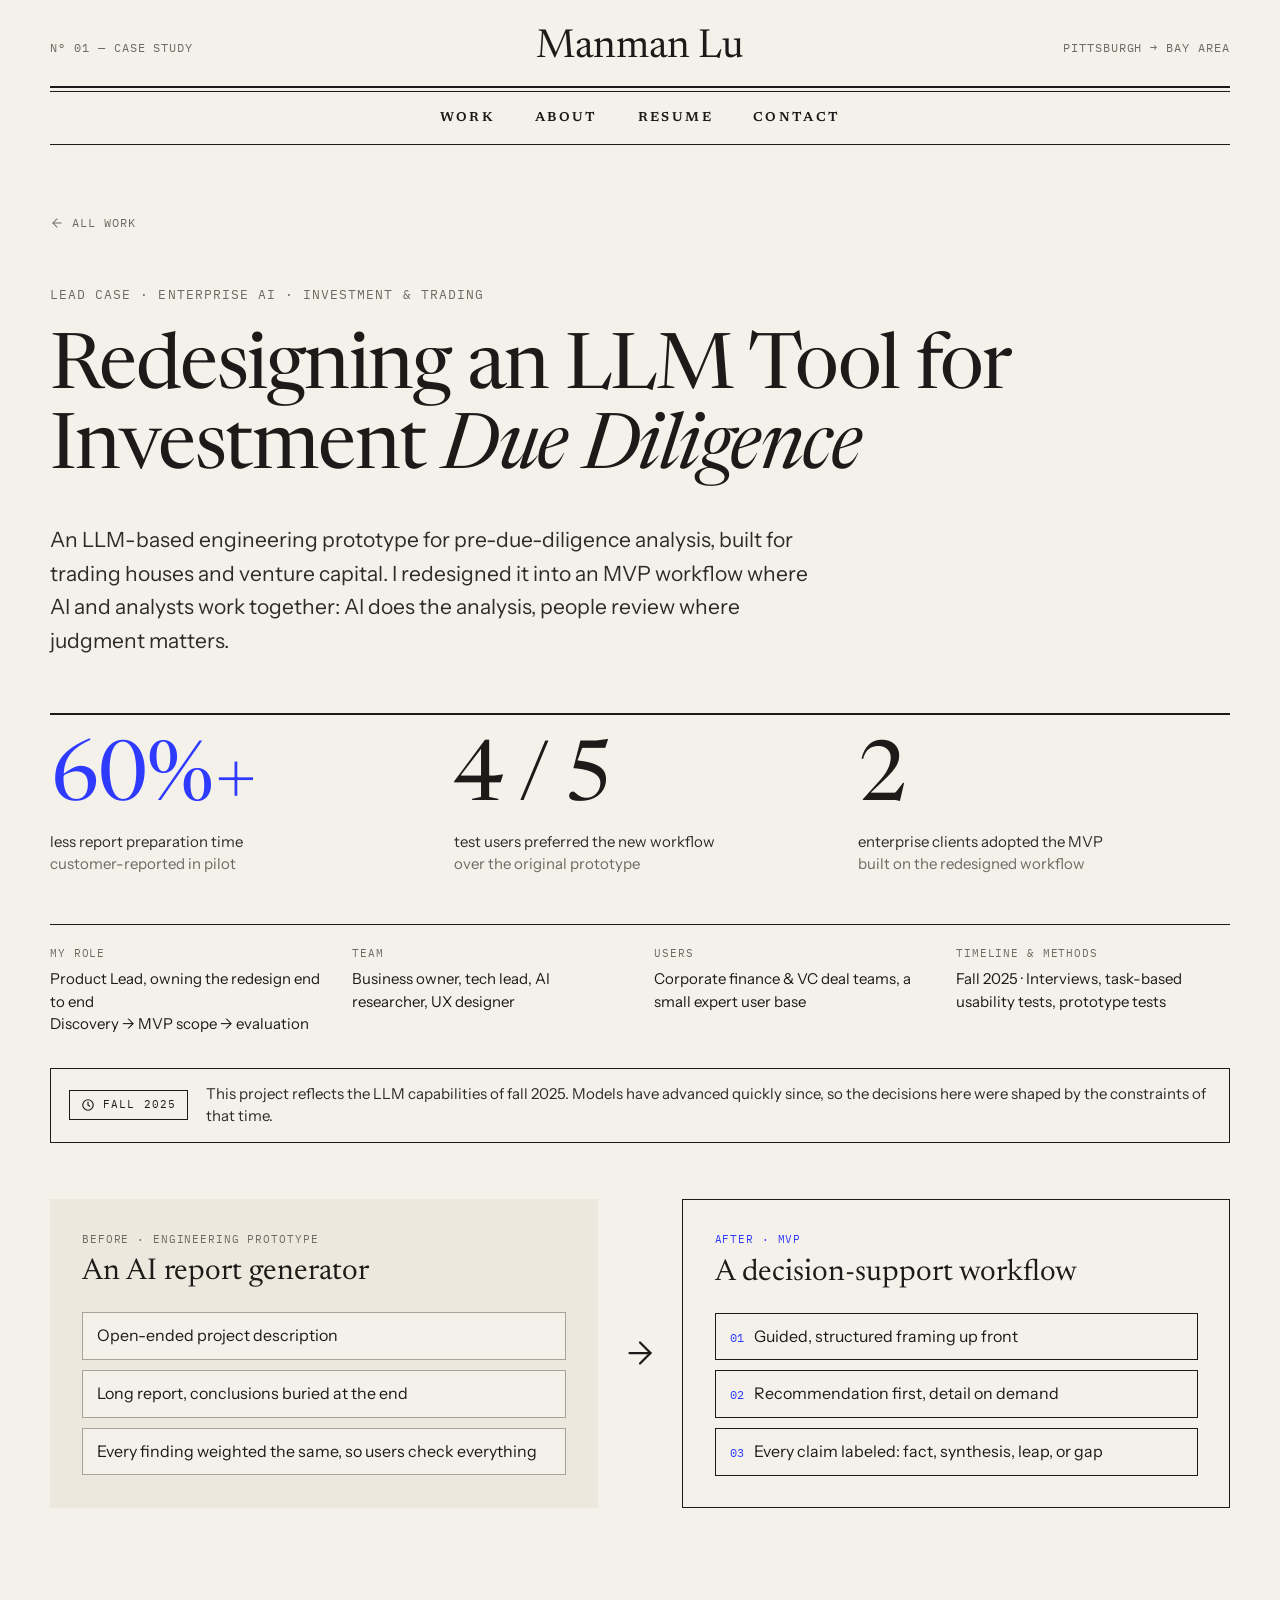
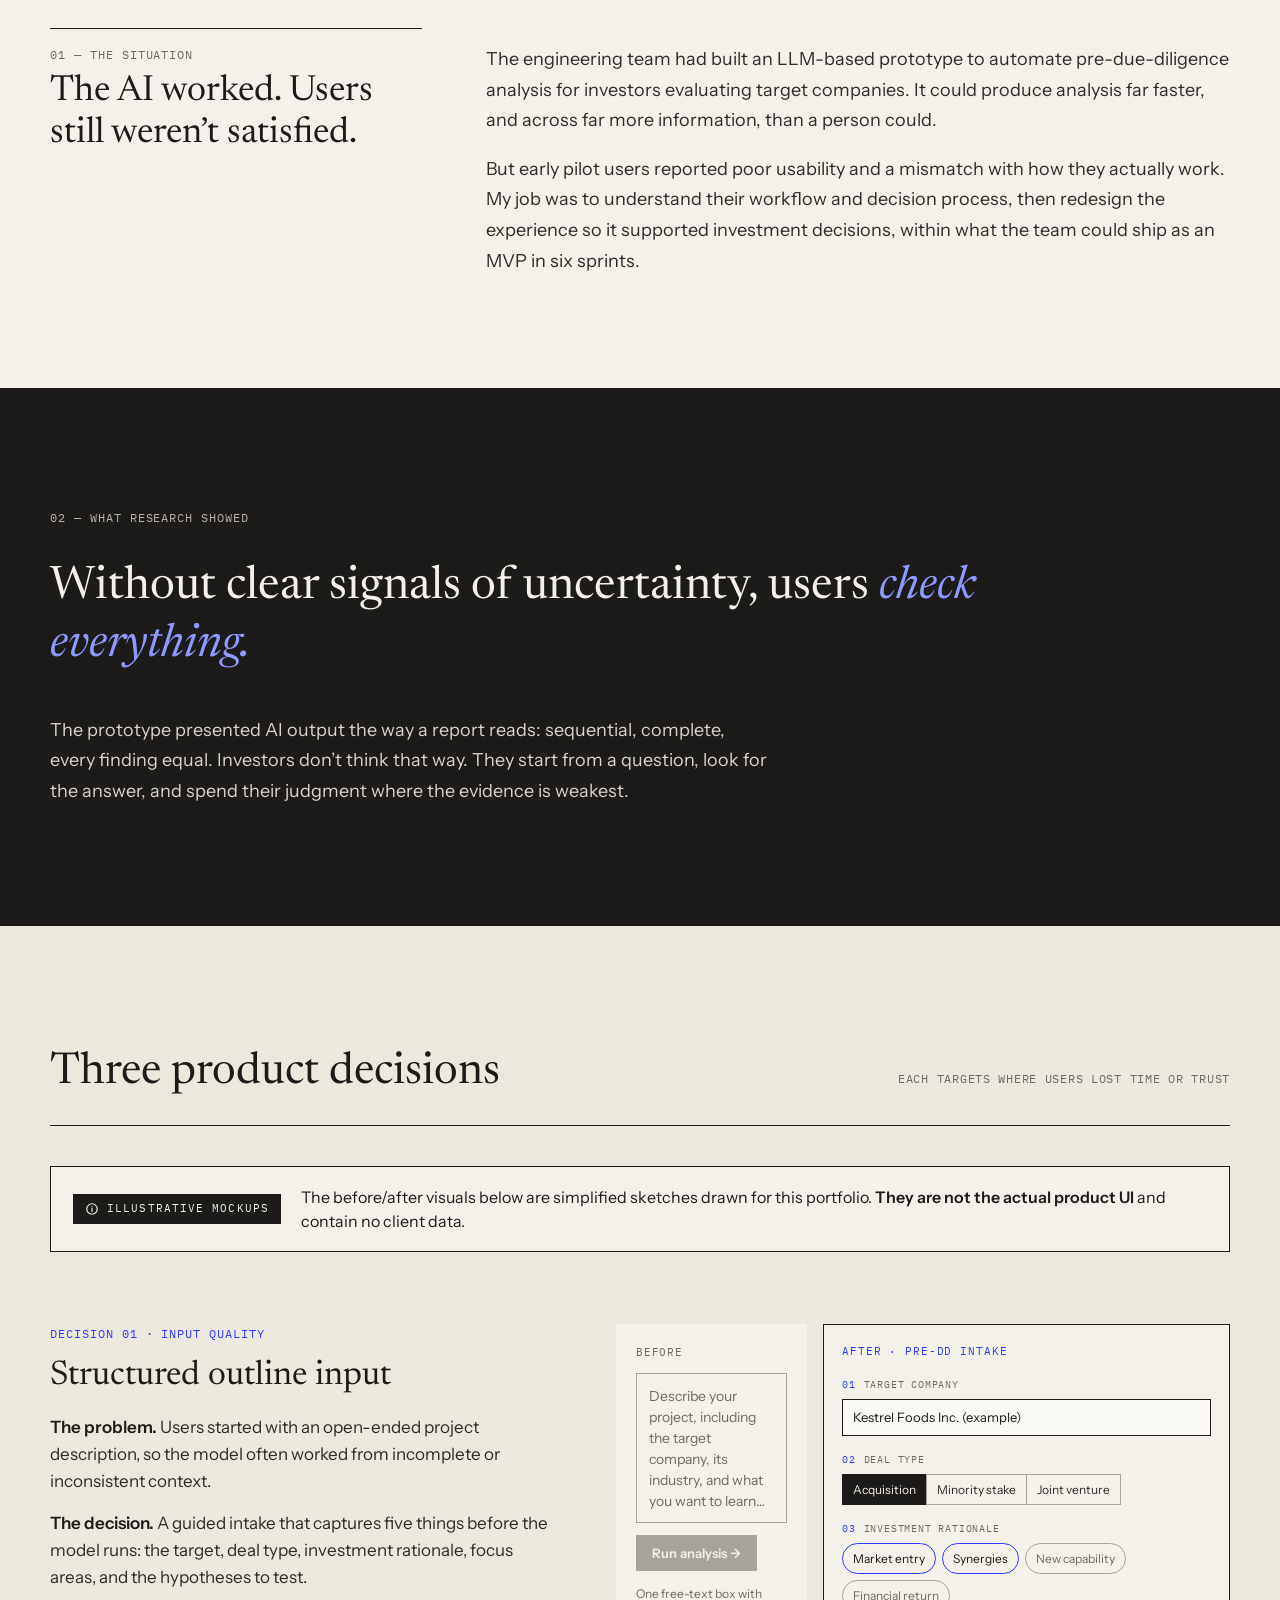
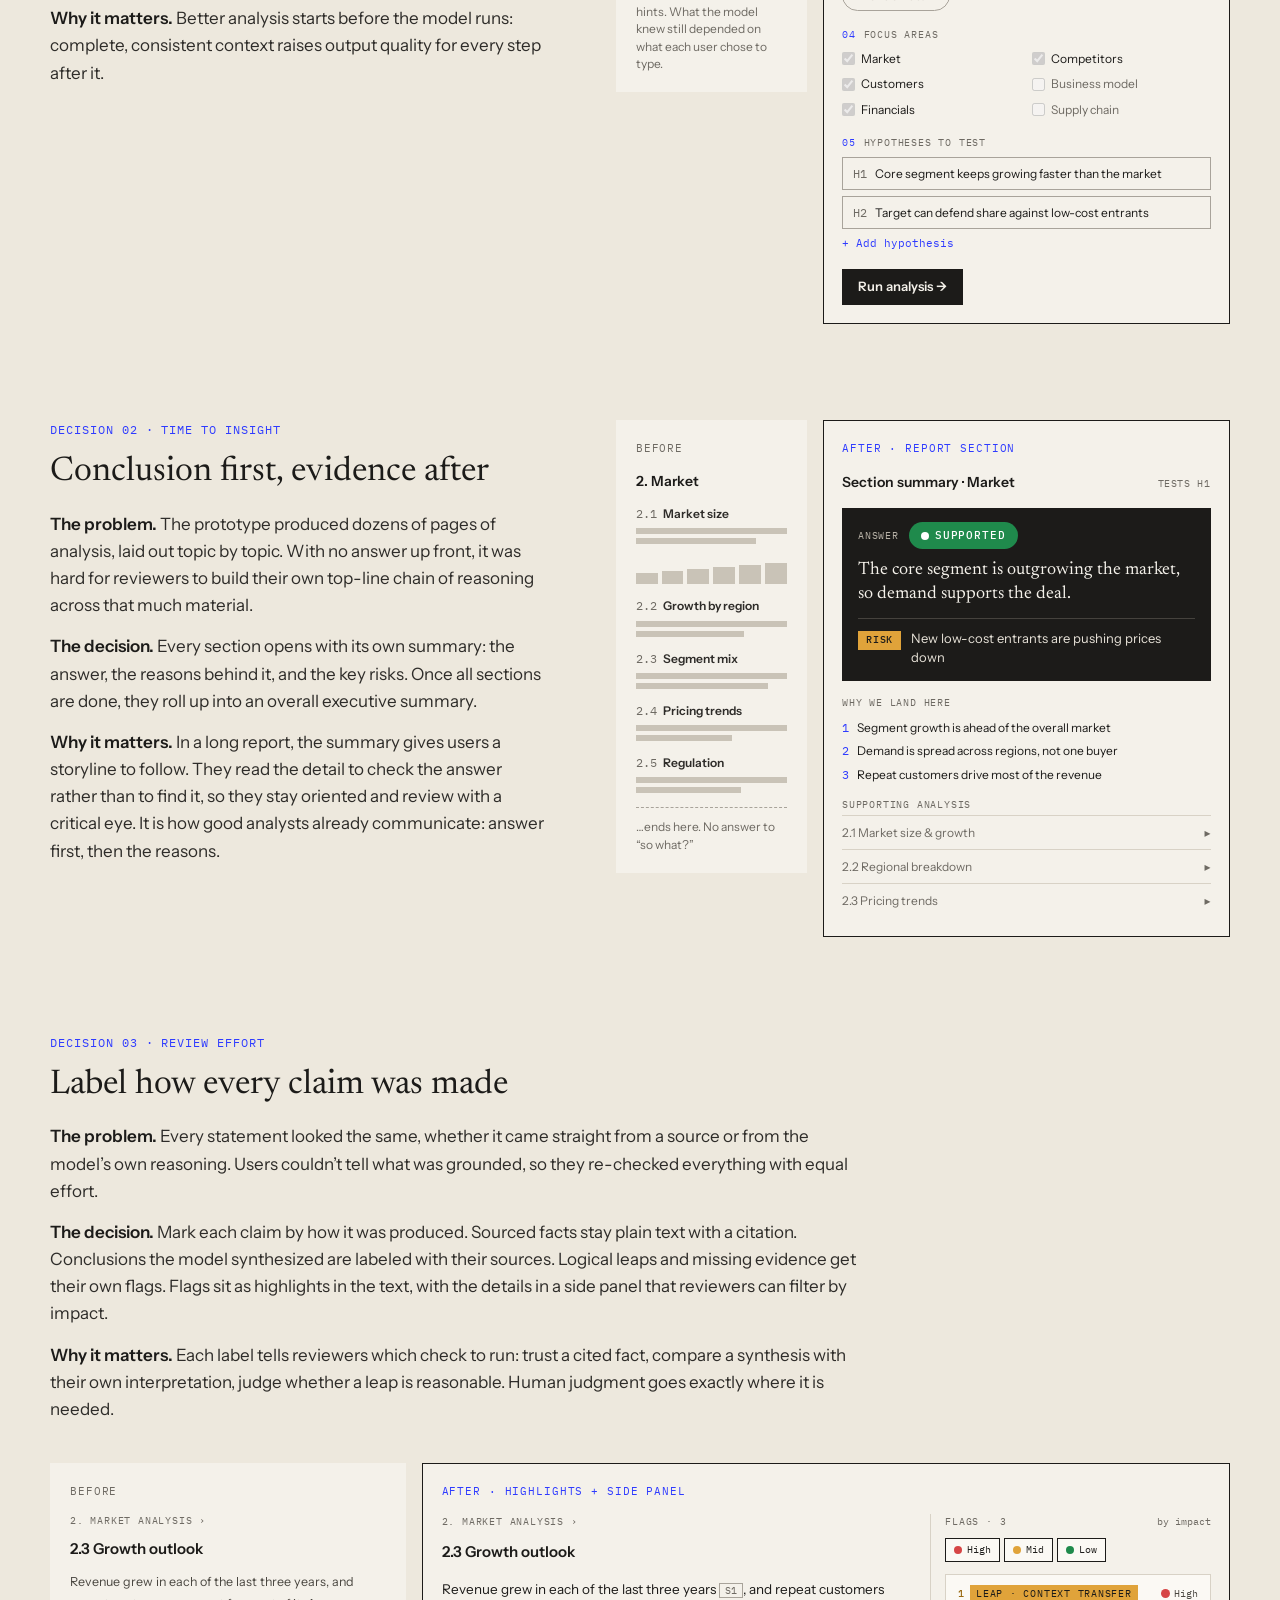
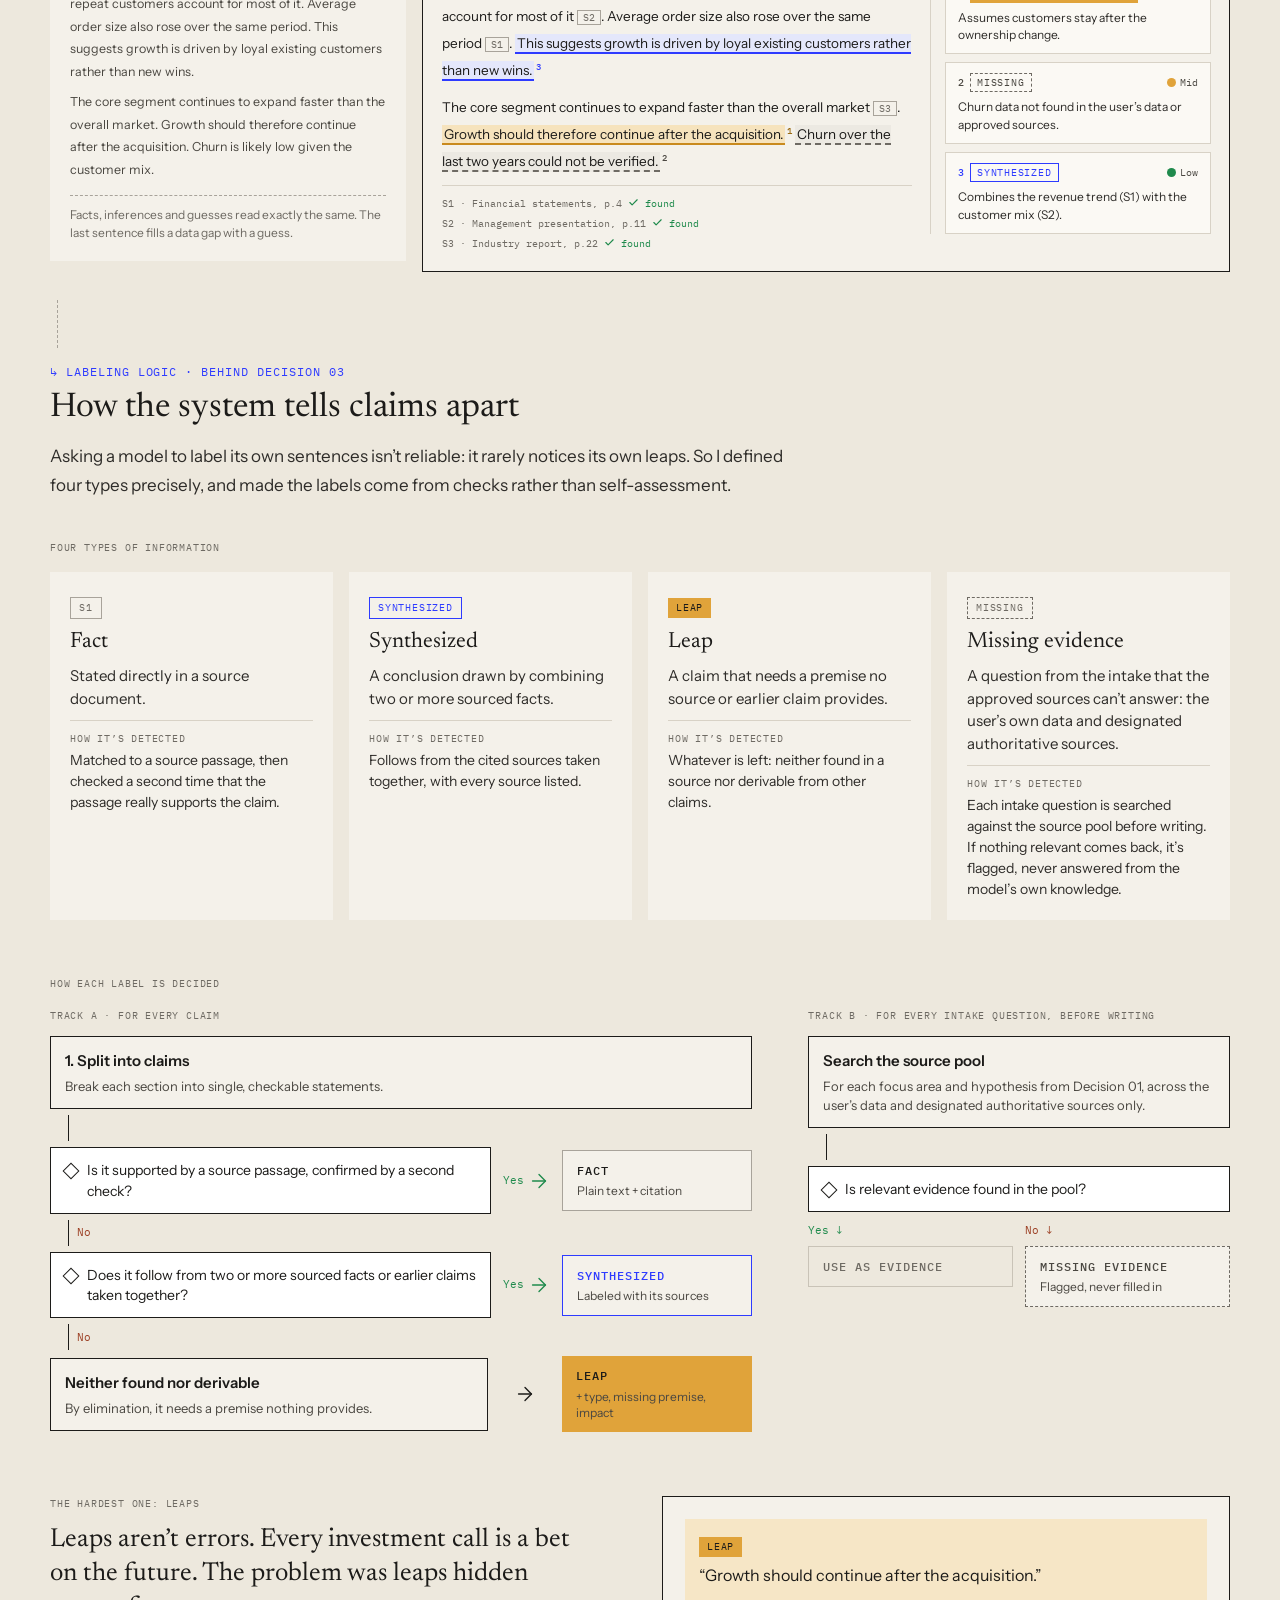
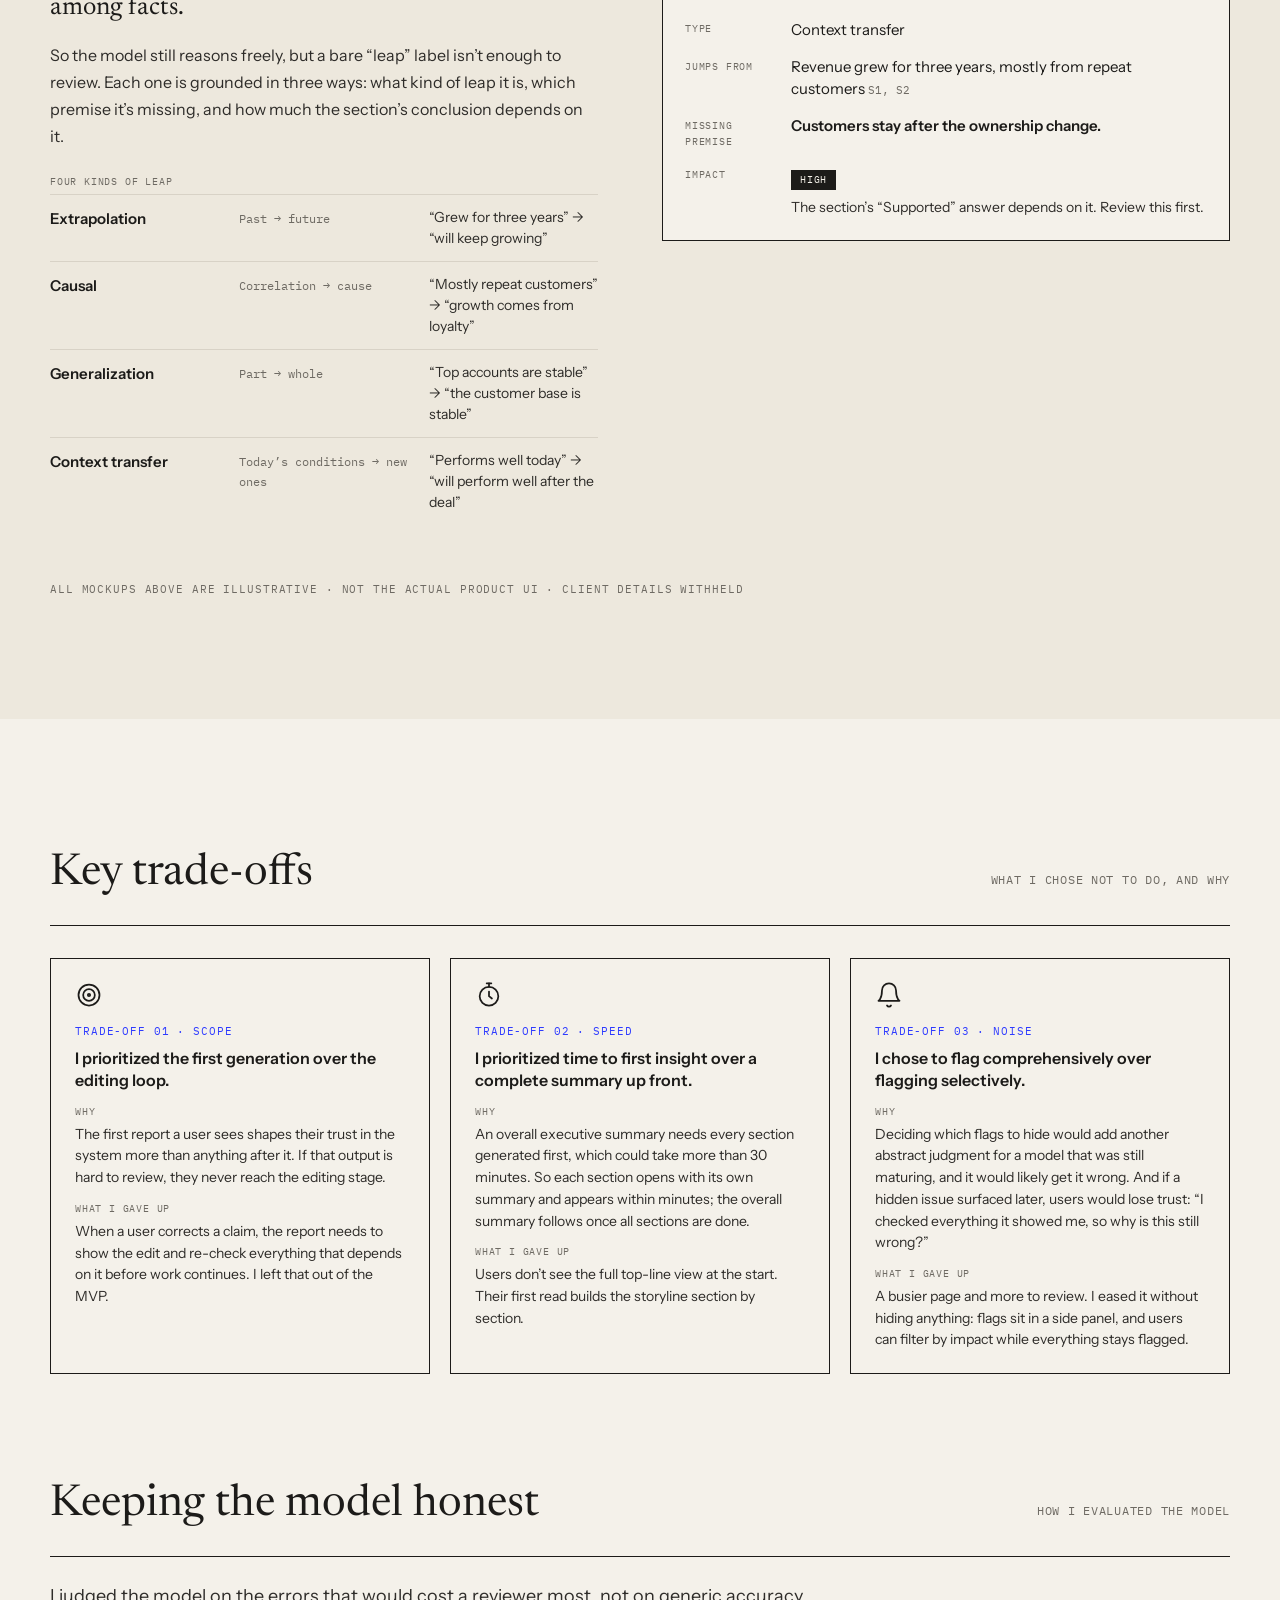
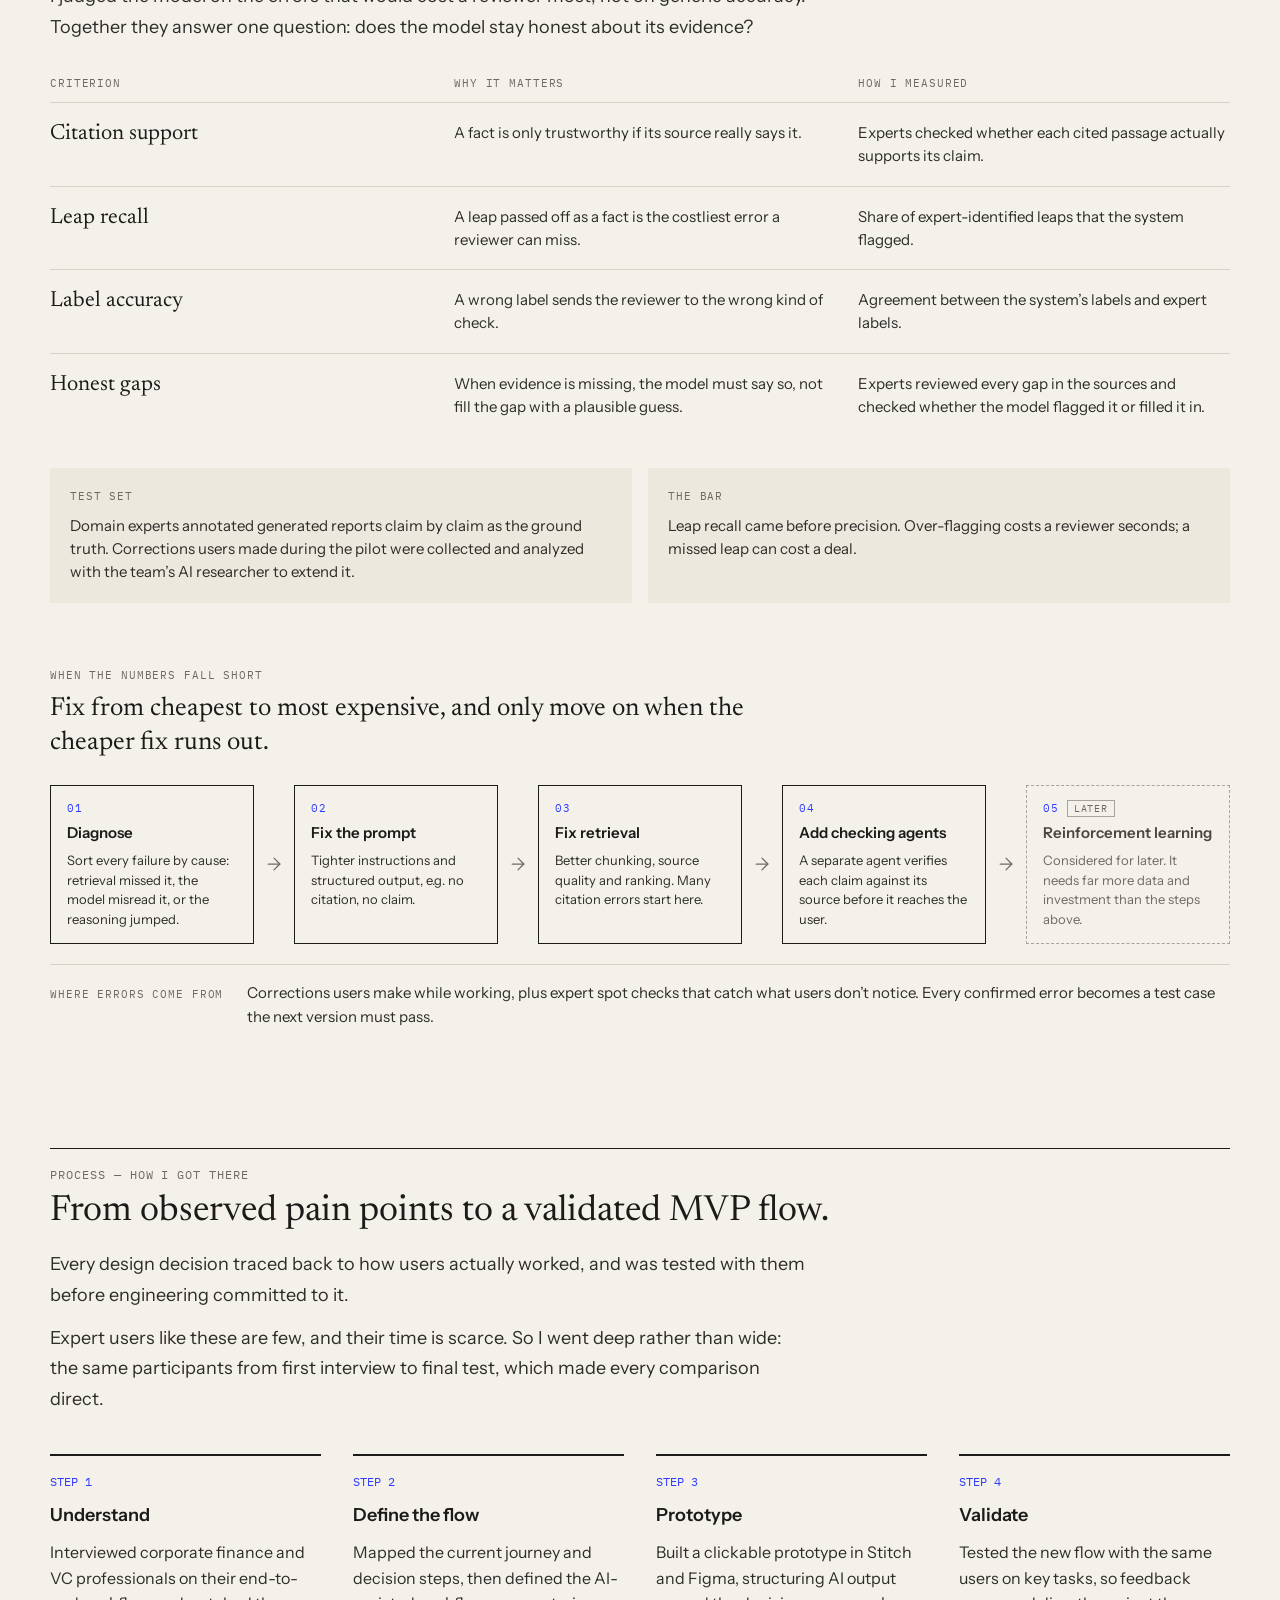
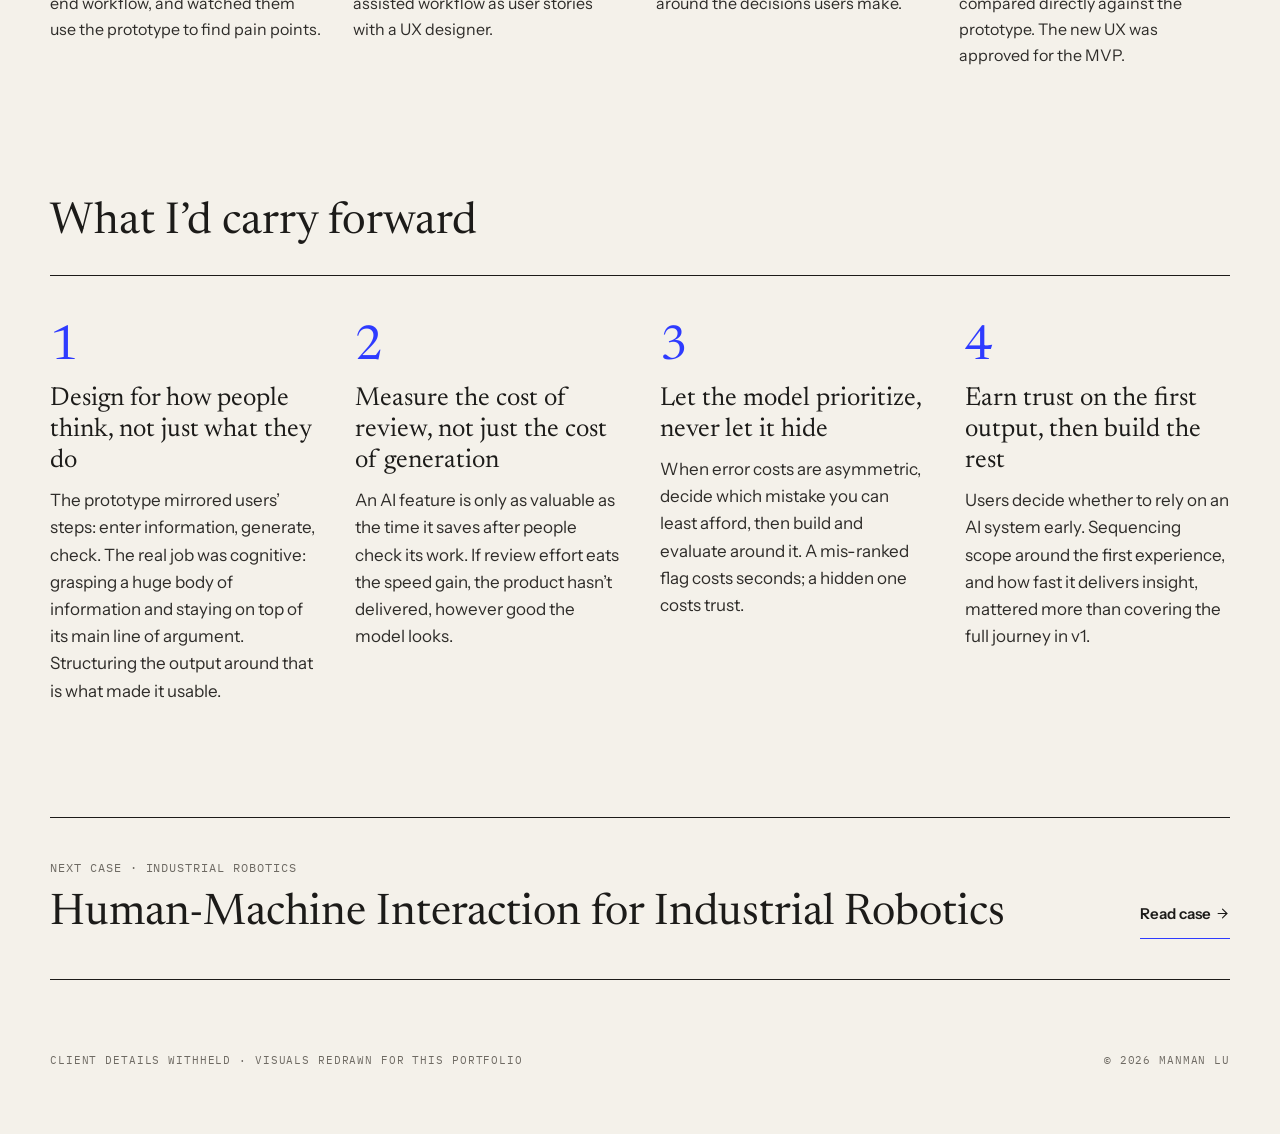
==== manman-portfolio/case-llm-due-diligence.html @ b9ec96f3 "First Draft" ====
<!doctype html>
<html lang="en">
<head>
<meta charset="utf-8">
<meta name="viewport" content="width=device-width, initial-scale=1">
<title>Case 01 — LLM Due Diligence</title>
<meta name="description" content="Manman Lu — AI Product Manager. Product thinking, human understanding, AI building.">
<meta property="og:title" content="Case 01 — LLM Due Diligence">
<meta property="og:description" content="Manman Lu — AI Product Manager. Product thinking, human understanding, AI building.">
<link rel="preconnect" href="https://fonts.googleapis.com">
<link href="https://fonts.googleapis.com/css2?family=Newsreader:ital,opsz,wght@0,6..72,400;0,6..72,500;0,6..72,600;1,6..72,400&amp;family=Instrument+Sans:wght@400;500;600&amp;family=IBM+Plex+Mono:wght@400;500&amp;display=swap" rel="stylesheet">
<style>
body{margin:0;background:#F4F1EA}
a{color:#1C1B19}a:hover{color:#000000}
@media (max-width: 760px){.flow-arrow{transform:rotate(90deg)}}
.toc{display:none}
@media (min-width: 1360px){.toc{display:flex}}
.toc a:hover .toc-label,.toc a:focus-visible .toc-label{opacity:1
</head>
<body>
!important}
</style>


<div style="background: #F4F1EA; color: #1C1B19; font-family: 'Instrument Sans', system-ui, sans-serif; font-size: 17px; line-height: 1.6; min-height: 100vh; overflow-x: clip">

<!-- SECTION NAV -->
<nav class="toc" aria-label="Case sections" style="position: fixed; left: 28px; top: 50%; transform: translateY(-50%); z-index: 20; flex-direction: column; gap: 2px">

<a href="#top" style="display: flex; align-items: center; gap: 10px; min-height: 28px; text-decoration: none; color: #1C1B19">
<span aria-hidden="true" style="display: block; height: 2px; width: 32px; background: #2E3BFF"></span>
<span class="toc-label" style="font-family: 'IBM Plex Mono', monospace; font-size: 10.5px; letter-spacing: 0.08em; text-transform: uppercase; white-space: nowrap; opacity: 1; color: #1C1B19">Overview</span>
</a>

<a href="#situation" style="display: flex; align-items: center; gap: 10px; min-height: 28px; text-decoration: none; color: #1C1B19">
<span aria-hidden="true" style="display: block; height: 2px; width: 16px; background: #A8A39A"></span>
<span class="toc-label" style="font-family: 'IBM Plex Mono', monospace; font-size: 10.5px; letter-spacing: 0.08em; text-transform: uppercase; white-space: nowrap; opacity: 0; color: #6E6A63">Problem</span>
</a>

<a href="#decisions" style="display: flex; align-items: center; gap: 10px; min-height: 28px; text-decoration: none; color: #1C1B19">
<span aria-hidden="true" style="display: block; height: 2px; width: 16px; background: #A8A39A"></span>
<span class="toc-label" style="font-family: 'IBM Plex Mono', monospace; font-size: 10.5px; letter-spacing: 0.08em; text-transform: uppercase; white-space: nowrap; opacity: 0; color: #6E6A63">Decisions</span>
</a>

<a href="#deep-dive" style="display: flex; align-items: center; gap: 10px; min-height: 28px; text-decoration: none; color: #1C1B19">
<span aria-hidden="true" style="display: block; height: 2px; width: 16px; background: #A8A39A"></span>
<span class="toc-label" style="font-family: 'IBM Plex Mono', monospace; font-size: 10.5px; letter-spacing: 0.08em; text-transform: uppercase; white-space: nowrap; opacity: 0; color: #6E6A63">Labeling logic</span>
</a>

<a href="#tradeoffs" style="display: flex; align-items: center; gap: 10px; min-height: 28px; text-decoration: none; color: #1C1B19">
<span aria-hidden="true" style="display: block; height: 2px; width: 16px; background: #A8A39A"></span>
<span class="toc-label" style="font-family: 'IBM Plex Mono', monospace; font-size: 10.5px; letter-spacing: 0.08em; text-transform: uppercase; white-space: nowrap; opacity: 0; color: #6E6A63">Trade-offs</span>
</a>

<a href="#evaluation" style="display: flex; align-items: center; gap: 10px; min-height: 28px; text-decoration: none; color: #1C1B19">
<span aria-hidden="true" style="display: block; height: 2px; width: 16px; background: #A8A39A"></span>
<span class="toc-label" style="font-family: 'IBM Plex Mono', monospace; font-size: 10.5px; letter-spacing: 0.08em; text-transform: uppercase; white-space: nowrap; opacity: 0; color: #6E6A63">Evaluation</span>
</a>

<a href="#process" style="display: flex; align-items: center; gap: 10px; min-height: 28px; text-decoration: none; color: #1C1B19">
<span aria-hidden="true" style="display: block; height: 2px; width: 16px; background: #A8A39A"></span>
<span class="toc-label" style="font-family: 'IBM Plex Mono', monospace; font-size: 10.5px; letter-spacing: 0.08em; text-transform: uppercase; white-space: nowrap; opacity: 0; color: #6E6A63">Process</span>
</a>

<a href="#learnings" style="display: flex; align-items: center; gap: 10px; min-height: 28px; text-decoration: none; color: #1C1B19">
<span aria-hidden="true" style="display: block; height: 2px; width: 16px; background: #A8A39A"></span>
<span class="toc-label" style="font-family: 'IBM Plex Mono', monospace; font-size: 10.5px; letter-spacing: 0.08em; text-transform: uppercase; white-space: nowrap; opacity: 0; color: #6E6A63">Learnings</span>
</a>

</nav>

<!-- MASTHEAD -->
<header style="max-width: 1180px; margin: 0 auto; padding: 28px 24px 0">
<div style="display: flex; flex-wrap: wrap; gap: 12px; justify-content: space-between; align-items: center; padding-bottom: 18px">
<p style="margin: 0; flex: 1 1 200px; font-family: 'IBM Plex Mono', monospace; font-size: 12px; letter-spacing: 0.08em; text-transform: uppercase; color: #6E6A63">N° 01 — Case Study</p>
<a href="index.html" style="flex: 0 0 auto; font-family: 'Newsreader', Georgia, serif; font-size: 40px; line-height: 1; letter-spacing: -0.01em; text-decoration: none; color: #1C1B19">Manman Lu</a>
<p style="margin: 0; flex: 1 1 200px; text-align: right; font-family: 'IBM Plex Mono', monospace; font-size: 12px; letter-spacing: 0.08em; text-transform: uppercase; color: #6E6A63">Pittsburgh → Bay Area</p>
</div>
<div style="border-top: 2px solid #1C1B19; border-bottom: 1px solid #1C1B19; height: 3px"></div>
<nav aria-label="Main" style="display: flex; flex-wrap: wrap; justify-content: center; gap: 4px 40px; padding: 4px 0; border-bottom: 1px solid #1C1B19; font-family: 'Newsreader', Georgia, serif; font-size: 13px; font-weight: 600; letter-spacing: 0.18em; text-transform: uppercase">
<a href="index.html" style="text-decoration: none; display: inline-flex; align-items: center; min-height: 44px">Work</a>
<a href="index.html" style="text-decoration: none; display: inline-flex; align-items: center; min-height: 44px">About</a>
<a href="index.html" style="text-decoration: none; display: inline-flex; align-items: center; min-height: 44px">Resume</a>
<a href="index.html" style="text-decoration: none; display: inline-flex; align-items: center; min-height: 44px">Contact</a>
</nav>
</header>

<!-- ========== PART 1: THE 30-SECOND READ ========== -->
<section id="top" style="max-width: 1180px; margin: 0 auto; padding: 56px 24px 56px">
<a href="index.html" style="display: inline-flex; align-items: center; gap: 8px; min-height: 44px; font-family: 'IBM Plex Mono', monospace; font-size: 12px; letter-spacing: 0.08em; text-transform: uppercase; color: #6E6A63; text-decoration: none"><svg aria-hidden="true" style="width: 14px; height: 14px" xmlns="http://www.w3.org/2000/svg" viewBox="0 0 24 24" fill="none" stroke="currentColor" stroke-width="1.75" stroke-linecap="round" stroke-linejoin="round"><path d="M19 12H5"></path><path d="m12 19-7-7 7-7"></path></svg>All work</a>
<p style="margin: 40px 0 24px; font-family: 'IBM Plex Mono', monospace; font-size: 13px; letter-spacing: 0.08em; text-transform: uppercase; color: #6E6A63">Lead case · Enterprise AI · Investment &amp; Trading</p>
<h1 style="margin: 0; max-width: 1040px; font-family: 'Newsreader', Georgia, serif; font-weight: 400; font-size: clamp(38px, 6vw, 80px); line-height: 1.05; letter-spacing: -0.02em">Redesigning an LLM Tool for Investment <span style="font-style: italic">Due Diligence</span></h1>
<p style="margin: 32px 0 0; max-width: 780px; font-size: 21px; line-height: 1.6; color: #2E2C29">An LLM-based engineering prototype for pre-due-diligence analysis, built for trading houses and venture capital. I redesigned it into an MVP workflow where AI and analysts work together: AI does the analysis, people review where judgment matters.</p>

<!-- Impact strip -->
<div style="margin-top: 56px; display: grid; grid-template-columns: repeat(auto-fit, minmax(min(100%, 240px), 1fr)); gap: 32px; border-top: 2px solid #1C1B19; padding-top: 24px">
<div>
<p style="margin: 0 0 8px; font-family: 'Newsreader', Georgia, serif; font-size: clamp(56px, 6.5vw, 88px); line-height: 1; letter-spacing: -0.02em; color: #2E3BFF">60%+</p>
<p style="margin: 0; font-size: 15px; line-height: 1.5; color: #2E2C29">less report preparation time<br><span style="color: #6E6A63">customer-reported in pilot</span></p>
</div>
<div>
<p style="margin: 0 0 8px; font-family: 'Newsreader', Georgia, serif; font-size: clamp(56px, 6.5vw, 88px); line-height: 1; letter-spacing: -0.02em">4 / 5</p>
<p style="margin: 0; font-size: 15px; line-height: 1.5; color: #2E2C29">test users preferred the new workflow<br><span style="color: #6E6A63">over the original prototype</span></p>
</div>
<div>
<p style="margin: 0 0 8px; font-family: 'Newsreader', Georgia, serif; font-size: clamp(56px, 6.5vw, 88px); line-height: 1; letter-spacing: -0.02em">2</p>
<p style="margin: 0; font-size: 15px; line-height: 1.5; color: #2E2C29">enterprise clients adopted the MVP<br><span style="color: #6E6A63">built on the redesigned workflow</span></p>
</div>
</div>

<!-- Meta -->
<div style="margin-top: 48px; display: grid; grid-template-columns: repeat(auto-fit, minmax(min(100%, 190px), 1fr)); gap: 28px; border-top: 1px solid #1C1B19; padding-top: 20px">
<div><p style="margin: 0 0 6px; font-family: 'IBM Plex Mono', monospace; font-size: 11px; letter-spacing: 0.08em; text-transform: uppercase; color: #6E6A63">My role</p><p style="margin: 0; font-size: 15px; line-height: 1.5">Product Lead, owning the redesign end to end<br>Discovery → MVP scope → evaluation</p></div>
<div><p style="margin: 0 0 6px; font-family: 'IBM Plex Mono', monospace; font-size: 11px; letter-spacing: 0.08em; text-transform: uppercase; color: #6E6A63">Team</p><p style="margin: 0; font-size: 15px; line-height: 1.5">Business owner, tech lead, AI researcher, UX designer</p></div>
<div><p style="margin: 0 0 6px; font-family: 'IBM Plex Mono', monospace; font-size: 11px; letter-spacing: 0.08em; text-transform: uppercase; color: #6E6A63">Users</p><p style="margin: 0; font-size: 15px; line-height: 1.5">Corporate finance &amp; VC deal teams, a small expert user base</p></div>
<div><p style="margin: 0 0 6px; font-family: 'IBM Plex Mono', monospace; font-size: 11px; letter-spacing: 0.08em; text-transform: uppercase; color: #6E6A63">Timeline &amp; methods</p><p style="margin: 0; font-size: 15px; line-height: 1.5">Fall 2025 · Interviews, task-based usability tests, prototype tests</p></div>
</div>
<div style="margin-top: 32px; display: flex; flex-wrap: wrap; gap: 10px 18px; align-items: center; padding: 14px 18px; border: 1px solid #1C1B19">
<span style="flex: none; display: inline-flex; align-items: center; gap: 8px; border: 1px solid #1C1B19; padding: 5px 11px; font-family: 'IBM Plex Mono', monospace; font-size: 11px; letter-spacing: 0.1em; text-transform: uppercase"><svg aria-hidden="true" style="width: 14px; height: 14px" xmlns="http://www.w3.org/2000/svg" viewBox="0 0 24 24" fill="none" stroke="currentColor" stroke-width="2" stroke-linecap="round" stroke-linejoin="round"><circle cx="12" cy="12" r="9"></circle><path d="M12 7v5l3 2"></path></svg>Fall 2025</span>
<p style="margin: 0; flex: 1 1 360px; min-width: 0; font-size: 15px; line-height: 1.5; color: #2E2C29">This project reflects the LLM capabilities of fall 2025. Models have advanced quickly since, so the decisions here were shaped by the constraints of that time.</p>
</div>
</section>

<!-- Before / after at a glance -->
<section style="max-width: 1180px; margin: 0 auto; padding: 0 24px 120px">
<div style="display: flex; flex-wrap: wrap; align-items: stretch; gap: 20px">
<div style="flex: 1 1 380px; min-width: 0; background: #EDE8DD; padding: 32px; box-sizing: border-box">
<p style="margin: 0 0 6px; font-family: 'IBM Plex Mono', monospace; font-size: 11px; letter-spacing: 0.08em; text-transform: uppercase; color: #6E6A63">Before · Engineering prototype</p>
<p style="margin: 0 0 22px; font-family: 'Newsreader', Georgia, serif; font-size: 30px; line-height: 1.2">An AI report generator</p>
<div style="display: flex; flex-direction: column; gap: 10px; font-size: 16px">
<p style="margin: 0; border: 1px solid #A8A39A; background: #F4F1EA; padding: 10px 14px">Open-ended project description</p>
<p style="margin: 0; border: 1px solid #A8A39A; background: #F4F1EA; padding: 10px 14px">Long report, conclusions buried at the end</p>
<p style="margin: 0; border: 1px solid #A8A39A; background: #F4F1EA; padding: 10px 14px">Every finding weighted the same, so users check everything</p>
</div>
</div>
<div style="flex: 0 0 auto; display: flex; align-items: center; justify-content: center; padding: 0 4px">
<svg class="flow-arrow" aria-hidden="true" style="width: 36px; height: 36px; color: #1C1B19" xmlns="http://www.w3.org/2000/svg" viewBox="0 0 24 24" fill="none" stroke="currentColor" stroke-width="1.5" stroke-linecap="round" stroke-linejoin="round"><path d="M5 12h14"></path><path d="m12 5 7 7-7 7"></path></svg>
</div>
<div style="flex: 1 1 380px; min-width: 0; border: 1.5px solid #1C1B19; padding: 31.5px; box-sizing: border-box">
<p style="margin: 0 0 6px; font-family: 'IBM Plex Mono', monospace; font-size: 11px; letter-spacing: 0.08em; text-transform: uppercase; color: #2E3BFF">After · MVP</p>
<p style="margin: 0 0 22px; font-family: 'Newsreader', Georgia, serif; font-size: 30px; line-height: 1.2">A decision-support workflow</p>
<div style="display: flex; flex-direction: column; gap: 10px; font-size: 16px">
<p style="margin: 0; border: 1px solid #1C1B19; padding: 10px 14px"><span style="font-family: 'IBM Plex Mono', monospace; font-size: 12px; color: #2E3BFF; margin-right: 10px">01</span>Guided, structured framing up front</p>
<p style="margin: 0; border: 1px solid #1C1B19; padding: 10px 14px"><span style="font-family: 'IBM Plex Mono', monospace; font-size: 12px; color: #2E3BFF; margin-right: 10px">02</span>Recommendation first, detail on demand</p>
<p style="margin: 0; border: 1px solid #1C1B19; padding: 10px 14px"><span style="font-family: 'IBM Plex Mono', monospace; font-size: 12px; color: #2E3BFF; margin-right: 10px">03</span>Every claim labeled: fact, synthesis, leap, or gap</p>
</div>
</div>
</div>
</section>

<!-- ========== PART 2: THE STORY ========== -->
<section id="situation" style="max-width: 1180px; margin: 0 auto; padding: 0 24px 112px">
<div style="display: flex; flex-wrap: wrap; gap: 24px 64px; align-items: flex-start">
<div style="flex: 1 1 260px; min-width: 0; border-top: 1px solid #1C1B19; padding-top: 16px">
<p style="margin: 0 0 8px; font-family: 'IBM Plex Mono', monospace; font-size: 12px; letter-spacing: 0.08em; text-transform: uppercase; color: #6E6A63">01 — The situation</p>
<h2 style="margin: 0; font-family: 'Newsreader', Georgia, serif; font-weight: 400; font-size: 36px; line-height: 1.15">The AI worked. Users still weren’t satisfied.</h2>
</div>
<div style="flex: 2 1 520px; min-width: 0; padding-top: 16px; font-size: 18px; line-height: 1.7; color: #2E2C29">
<p style="margin: 0 0 18px">The engineering team had built an LLM-based prototype to automate pre-due-diligence analysis for investors evaluating target companies. It could produce analysis far faster, and across far more information, than a person could.</p>
<p style="margin: 0">But early pilot users reported poor usability and a mismatch with how they actually work. My job was to understand their workflow and decision process, then redesign the experience so it supported investment decisions, within what the team could ship as an MVP in six sprints.</p>
</div>
</div>
</section>

<!-- Insight band -->
<section style="background: #1C1B19; color: #F4F1EA">
<div style="max-width: 1180px; margin: 0 auto; padding: 120px 24px">
<p style="margin: 0 0 32px; font-family: 'IBM Plex Mono', monospace; font-size: 12px; letter-spacing: 0.08em; text-transform: uppercase; color: #B8B2A7">02 — What research showed</p>
<blockquote style="margin: 0; max-width: 1000px; font-family: 'Newsreader', Georgia, serif; font-weight: 400; font-size: clamp(28px, 3.6vw, 50px); line-height: 1.25">Without clear signals of uncertainty, users <span style="font-style: italic; color: #8E99FF">check everything.</span></blockquote>
<p style="margin: 40px 0 0; max-width: 720px; font-size: 18px; line-height: 1.7; color: #D9D4CA">The prototype presented AI output the way a report reads: sequential, complete, every finding equal. Investors don’t think that way. They start from a question, look for the answer, and spend their judgment where the evidence is weakest.</p>
</div>
</section>

<!-- ========== PART 3: DESIGN MOVES ========== -->
<section id="decisions" style="background: #EDE8DD">
<div style="max-width: 1180px; margin: 0 auto; padding: 112px 24px 120px">
<div style="display: flex; flex-wrap: wrap; justify-content: space-between; align-items: baseline; gap: 12px; border-bottom: 1px solid #1C1B19; padding-bottom: 16px; margin-bottom: 64px">
<h2 style="margin: 0; font-family: 'Newsreader', Georgia, serif; font-weight: 400; font-size: 44px">Three product decisions</h2>
<p style="margin: 0; font-family: 'IBM Plex Mono', monospace; font-size: 12px; letter-spacing: 0.06em; text-transform: uppercase; color: #6E6A63">Each targets where users lost time or trust</p>
</div>
<div style="display: flex; flex-wrap: wrap; gap: 12px 20px; align-items: center; margin: -24px 0 72px; padding: 18px 22px; background: #F4F1EA; border: 1.5px solid #1C1B19">
<span style="flex: none; display: inline-flex; align-items: center; gap: 8px; background: #1C1B19; color: #F4F1EA; padding: 6px 12px; font-family: 'IBM Plex Mono', monospace; font-size: 11px; letter-spacing: 0.1em; text-transform: uppercase"><svg aria-hidden="true" style="width: 14px; height: 14px" xmlns="http://www.w3.org/2000/svg" viewBox="0 0 24 24" fill="none" stroke="currentColor" stroke-width="2" stroke-linecap="round" stroke-linejoin="round"><circle cx="12" cy="12" r="9"></circle><path d="M12 11v5"></path><path d="M12 8h.01"></path></svg>Illustrative mockups</span>
<p style="margin: 0; flex: 1 1 360px; min-width: 0; font-size: 16px; line-height: 1.5; color: #1C1B19">The before/after visuals below are simplified sketches drawn for this portfolio. <strong style="font-weight: 600">They are not the actual product UI</strong> and contain no client data.</p>
</div>

<!-- Move 1 -->
<div style="display: flex; flex-wrap: wrap; gap: 40px 64px; align-items: flex-start; margin-bottom: 96px">
<div style="flex: 1 1 340px; min-width: 0">
<p style="margin: 0 0 14px; font-family: 'IBM Plex Mono', monospace; font-size: 12px; letter-spacing: 0.08em; color: #2E3BFF">DECISION 01 · INPUT QUALITY</p>
<h3 style="margin: 0 0 18px; font-family: 'Newsreader', Georgia, serif; font-weight: 400; font-size: 34px; line-height: 1.15">Structured outline input</h3>
<p style="margin: 0 0 14px; font-size: 17px; color: #2E2C29"><strong style="font-weight: 600; color: #1C1B19">The problem.</strong> Users started with an open-ended project description, so the model often worked from incomplete or inconsistent context.</p>
<p style="margin: 0 0 14px; font-size: 17px; color: #2E2C29"><strong style="font-weight: 600; color: #1C1B19">The decision.</strong> A guided intake that captures five things before the model runs: the target, deal type, investment rationale, focus areas, and the hypotheses to test.</p>
<p style="margin: 0; font-size: 17px; color: #2E2C29"><strong style="font-weight: 600; color: #1C1B19">Why it matters.</strong> Better analysis starts before the model runs: complete, consistent context raises output quality for every step after it.</p>
</div>
<div style="flex: 1.2 1 420px; min-width: 0; display: flex; flex-wrap: wrap; gap: 16px; align-items: flex-start">
<div style="flex: 1 1 160px; min-width: 0; background: #F4F1EA; padding: 20px; box-sizing: border-box">
<p style="margin: 0 0 12px; font-family: 'IBM Plex Mono', monospace; font-size: 11px; letter-spacing: 0.08em; text-transform: uppercase; color: #6E6A63">Before</p>
<div style="height: 150px; border: 1px solid #A8A39A; padding: 12px; box-sizing: border-box; font-size: 14px; color: #6E6A63">
<p style="margin: 0; line-height: 1.5">Describe your project, including the target company, its industry, and what you want to learn…</p>
</div>
<button type="button" style="margin-top: 12px; font: inherit; font-size: 13px; font-weight: 600; min-height: 36px; padding: 0 16px; background: #A8A39A; color: #F4F1EA; border: 0; cursor: default">Run analysis →</button>
<p style="margin: 14px 0 0; font-size: 12px; line-height: 1.45; color: #6E6A63">One free-text box with hints. What the model knew still depended on what each user chose to type.</p>
</div>
<form aria-label="Illustrative pre-DD intake" style="flex: 2.2 1 340px; min-width: 0; margin: 0; background: #F4F1EA; border: 1.5px solid #1C1B19; padding: 18.5px; box-sizing: border-box; display: flex; flex-direction: column; gap: 16px">
<p style="margin: 0; font-family: 'IBM Plex Mono', monospace; font-size: 11px; letter-spacing: 0.08em; text-transform: uppercase; color: #2E3BFF">After · Pre-DD intake</p>
<div>
<p style="margin: 0 0 6px; display: flex; gap: 8px; align-items: baseline; font-family: 'IBM Plex Mono', monospace; font-size: 10px; letter-spacing: 0.08em; text-transform: uppercase; color: #6E6A63"><span style="color: #2E3BFF">01</span>Target company</p>
<label for="dd-target" style="position: absolute; width: 1px; height: 1px; overflow: hidden; clip: rect(0 0 0 0)">Target company</label>
<input id="dd-target" type="text" readonly="" value="Kestrel Foods Inc. (example)" style="width: 100%; box-sizing: border-box; font: inherit; font-size: 13px; padding: 7px 10px; border: 1px solid #1C1B19; background: #FBF9F4; color: #1C1B19">
</div>
<div>
<p style="margin: 0 0 6px; display: flex; gap: 8px; align-items: baseline; font-family: 'IBM Plex Mono', monospace; font-size: 10px; letter-spacing: 0.08em; text-transform: uppercase; color: #6E6A63"><span style="color: #2E3BFF">02</span>Deal type</p>
<div role="group" aria-label="Deal type" style="display: flex; flex-wrap: wrap; gap: 0">
<button type="button" aria-pressed="true" style="background: #1C1B19; color: #F4F1EA; border: 1px solid #1C1B19; font: inherit; font-size: 12px; padding: 5px 10px; min-height: 28px; cursor: default">Acquisition</button><button type="button" aria-pressed="false" style="background: transparent; color: #2E2C29; border: 1px solid #A8A39A; font: inherit; font-size: 12px; padding: 5px 10px; min-height: 28px; cursor: default; margin-left: -1px">Minority stake</button><button type="button" aria-pressed="false" style="background: transparent; color: #2E2C29; border: 1px solid #A8A39A; font: inherit; font-size: 12px; padding: 5px 10px; min-height: 28px; cursor: default; margin-left: -1px">Joint venture</button>
</div>
</div>
<div>
<p style="margin: 0 0 6px; display: flex; gap: 8px; align-items: baseline; font-family: 'IBM Plex Mono', monospace; font-size: 10px; letter-spacing: 0.08em; text-transform: uppercase; color: #6E6A63"><span style="color: #2E3BFF">03</span>Investment rationale</p>
<div role="group" aria-label="Investment rationale" style="display: flex; flex-wrap: wrap; gap: 6px">
<button type="button" aria-pressed="true" style="background: transparent; color: #1C1B19; border: 1.5px solid #2E3BFF; font-weight: 600; border-radius: 999px; font: inherit; font-size: 12px; padding: 5px 10px; min-height: 28px; cursor: default">Market entry</button><button type="button" aria-pressed="true" style="background: transparent; color: #1C1B19; border: 1.5px solid #2E3BFF; font-weight: 600; border-radius: 999px; font: inherit; font-size: 12px; padding: 5px 10px; min-height: 28px; cursor: default">Synergies</button><button type="button" aria-pressed="false" style="background: transparent; color: #6E6A63; border: 1px solid #A8A39A; border-radius: 999px; font: inherit; font-size: 12px; padding: 5px 10px; min-height: 28px; cursor: default">New capability</button><button type="button" aria-pressed="false" style="background: transparent; color: #6E6A63; border: 1px solid #A8A39A; border-radius: 999px; font: inherit; font-size: 12px; padding: 5px 10px; min-height: 28px; cursor: default">Financial return</button>
</div>
</div>
<div>
<p style="margin: 0 0 6px; display: flex; gap: 8px; align-items: baseline; font-family: 'IBM Plex Mono', monospace; font-size: 10px; letter-spacing: 0.08em; text-transform: uppercase; color: #6E6A63"><span style="color: #2E3BFF">04</span>Focus areas</p>
<div style="display: grid; grid-template-columns: repeat(2, minmax(0, 1fr)); gap: 6px 12px">
<label style="display: flex; gap: 6px; align-items: center; font-size: 12px; color: #1C1B19"><input type="checkbox" checked="" disabled="" style="margin: 0; accent-color: #2E3BFF">Market</label><label style="display: flex; gap: 6px; align-items: center; font-size: 12px; color: #1C1B19"><input type="checkbox" checked="" disabled="" style="margin: 0; accent-color: #2E3BFF">Competitors</label><label style="display: flex; gap: 6px; align-items: center; font-size: 12px; color: #1C1B19"><input type="checkbox" checked="" disabled="" style="margin: 0; accent-color: #2E3BFF">Customers</label><label style="display: flex; gap: 6px; align-items: center; font-size: 12px; color: #6E6A63"><input type="checkbox" disabled="" style="margin: 0; accent-color: #2E3BFF">Business model</label><label style="display: flex; gap: 6px; align-items: center; font-size: 12px; color: #1C1B19"><input type="checkbox" checked="" disabled="" style="margin: 0; accent-color: #2E3BFF">Financials</label><label style="display: flex; gap: 6px; align-items: center; font-size: 12px; color: #6E6A63"><input type="checkbox" disabled="" style="margin: 0; accent-color: #2E3BFF">Supply chain</label>
</div>
</div>
<div>
<p style="margin: 0 0 6px; display: flex; gap: 8px; align-items: baseline; font-family: 'IBM Plex Mono', monospace; font-size: 10px; letter-spacing: 0.08em; text-transform: uppercase; color: #6E6A63"><span style="color: #2E3BFF">05</span>Hypotheses to test</p>
<div style="display: flex; flex-direction: column; gap: 6px; font-size: 12px">
<p style="margin: 0; display: flex; gap: 8px; border: 1px solid #A8A39A; padding: 6px 10px"><span style="font-family: 'IBM Plex Mono', monospace; color: #6E6A63">H1</span>Core segment keeps growing faster than the market</p>
<p style="margin: 0; display: flex; gap: 8px; border: 1px solid #A8A39A; padding: 6px 10px"><span style="font-family: 'IBM Plex Mono', monospace; color: #6E6A63">H2</span>Target can defend share against low-cost entrants</p>
<p style="margin: 0; font-family: 'IBM Plex Mono', monospace; font-size: 11px; color: #2E3BFF">+ Add hypothesis</p>
</div>
</div>
<button type="button" style="align-self: flex-start; font: inherit; font-size: 13px; font-weight: 600; min-height: 36px; padding: 0 16px; background: #1C1B19; color: #F4F1EA; border: 0; cursor: default">Run analysis →</button>
</form>
</div>
</div>

<!-- Move 2 -->
<div style="display: flex; flex-wrap: wrap; gap: 40px 64px; align-items: flex-start; margin-bottom: 96px">
<div style="flex: 1 1 340px; min-width: 0">
<p style="margin: 0 0 14px; font-family: 'IBM Plex Mono', monospace; font-size: 12px; letter-spacing: 0.08em; color: #2E3BFF">DECISION 02 · TIME TO INSIGHT</p>
<h3 style="margin: 0 0 18px; font-family: 'Newsreader', Georgia, serif; font-weight: 400; font-size: 34px; line-height: 1.15">Conclusion first, evidence after</h3>
<p style="margin: 0 0 14px; font-size: 17px; color: #2E2C29"><strong style="font-weight: 600; color: #1C1B19">The problem.</strong> The prototype produced dozens of pages of analysis, laid out topic by topic. With no answer up front, it was hard for reviewers to build their own top-line chain of reasoning across that much material.</p>
<p style="margin: 0 0 14px; font-size: 17px; color: #2E2C29"><strong style="font-weight: 600; color: #1C1B19">The decision.</strong> Every section opens with its own summary: the answer, the reasons behind it, and the key risks. Once all sections are done, they roll up into an overall executive summary.</p>
<p style="margin: 0; font-size: 17px; color: #2E2C29"><strong style="font-weight: 600; color: #1C1B19">Why it matters.</strong> In a long report, the summary gives users a storyline to follow. They read the detail to check the answer rather than to find it, so they stay oriented and review with a critical eye. It is how good analysts already communicate: answer first, then the reasons.</p>
</div>
<div style="flex: 1.2 1 420px; min-width: 0; display: flex; flex-wrap: wrap; gap: 16px; align-items: flex-start">
<div style="flex: 1 1 160px; min-width: 0; background: #F4F1EA; padding: 20px; box-sizing: border-box">
<p style="margin: 0 0 12px; font-family: 'IBM Plex Mono', monospace; font-size: 11px; letter-spacing: 0.08em; text-transform: uppercase; color: #6E6A63">Before</p>
<p style="margin: 0 0 12px; font-size: 14px; font-weight: 600">2. Market</p>
<div style="display: flex; flex-direction: column; gap: 12px">
<div>
<p style="margin: 0 0 5px; font-size: 12px; font-weight: 600; color: #2E2C29"><span style="font-family: 'IBM Plex Mono', monospace; font-weight: 400; color: #6E6A63; margin-right: 6px">2.1</span>Market size</p>
<div style="display: flex; flex-direction: column; gap: 4px"><div style="height: 6px; background: #C9C3B7"></div><div style="height: 6px; background: #C9C3B7; width: 80%"></div></div>
</div>
<div style="display: flex; align-items: flex-end; gap: 4px; height: 28px"><div style="flex: 1; height: 40%; background: #C9C3B7"></div><div style="flex: 1; height: 48%; background: #C9C3B7"></div><div style="flex: 1; height: 55%; background: #C9C3B7"></div><div style="flex: 1; height: 61%; background: #C9C3B7"></div><div style="flex: 1; height: 70%; background: #C9C3B7"></div><div style="flex: 1; height: 76%; background: #C9C3B7"></div></div>
<div>
<p style="margin: 0 0 5px; font-size: 12px; font-weight: 600; color: #2E2C29"><span style="font-family: 'IBM Plex Mono', monospace; font-weight: 400; color: #6E6A63; margin-right: 6px">2.2</span>Growth by region</p>
<div style="display: flex; flex-direction: column; gap: 4px"><div style="height: 6px; background: #C9C3B7"></div><div style="height: 6px; background: #C9C3B7; width: 72%"></div></div>
</div>
<div>
<p style="margin: 0 0 5px; font-size: 12px; font-weight: 600; color: #2E2C29"><span style="font-family: 'IBM Plex Mono', monospace; font-weight: 400; color: #6E6A63; margin-right: 6px">2.3</span>Segment mix</p>
<div style="display: flex; flex-direction: column; gap: 4px"><div style="height: 6px; background: #C9C3B7"></div><div style="height: 6px; background: #C9C3B7; width: 88%"></div></div>
</div>
<div>
<p style="margin: 0 0 5px; font-size: 12px; font-weight: 600; color: #2E2C29"><span style="font-family: 'IBM Plex Mono', monospace; font-weight: 400; color: #6E6A63; margin-right: 6px">2.4</span>Pricing trends</p>
<div style="display: flex; flex-direction: column; gap: 4px"><div style="height: 6px; background: #C9C3B7"></div><div style="height: 6px; background: #C9C3B7; width: 64%"></div></div>
</div>
<div>
<p style="margin: 0 0 5px; font-size: 12px; font-weight: 600; color: #2E2C29"><span style="font-family: 'IBM Plex Mono', monospace; font-weight: 400; color: #6E6A63; margin-right: 6px">2.5</span>Regulation</p>
<div style="display: flex; flex-direction: column; gap: 4px"><div style="height: 6px; background: #C9C3B7"></div><div style="height: 6px; background: #C9C3B7; width: 70%"></div></div>
</div>
</div>
<p style="margin: 14px 0 0; padding-top: 10px; border-top: 1px dashed #A8A39A; font-size: 12px; line-height: 1.45; color: #6E6A63">…ends here. No answer to “so what?”</p>
</div>
<div style="flex: 2.2 1 340px; min-width: 0; background: #F4F1EA; border: 1.5px solid #1C1B19; padding: 18.5px; box-sizing: border-box; display: flex; flex-direction: column; gap: 14px">
<p style="margin: 0; font-family: 'IBM Plex Mono', monospace; font-size: 11px; letter-spacing: 0.08em; text-transform: uppercase; color: #2E3BFF">After · Report section</p>
<div style="display: flex; justify-content: space-between; align-items: baseline; gap: 8px">
<p style="margin: 0; font-size: 14px; font-weight: 600">Section summary · Market</p>
<p style="margin: 0; font-family: 'IBM Plex Mono', monospace; font-size: 10px; letter-spacing: 0.06em; color: #6E6A63">TESTS H1</p>
</div>
<div style="background: #1C1B19; color: #F4F1EA; padding: 14px 16px">
<p style="margin: 0 0 10px; display: flex; flex-wrap: wrap; gap: 10px; align-items: center; font-family: 'IBM Plex Mono', monospace; font-size: 10px; letter-spacing: 0.08em; text-transform: uppercase; color: #B8B2A7">Answer <span style="display: inline-flex; align-items: center; gap: 6px; background: #1F8A4C; color: #FFFFFF; padding: 5px 12px; border-radius: 999px; font-size: 11px; font-weight: 500; letter-spacing: 0.08em"><span aria-hidden="true" style="width: 8px; height: 8px; border-radius: 50%; background: #FFFFFF"></span>Supported</span></p>
<p style="margin: 0; font-family: 'Newsreader', Georgia, serif; font-size: 18px; line-height: 1.3">The core segment is outgrowing the market, so demand supports the deal.</p>
<p style="margin: 12px 0 0; padding-top: 10px; border-top: 1px solid #45423D; display: flex; gap: 10px; align-items: baseline; font-size: 13px; line-height: 1.45; color: #E8E3D9"><span style="flex: none; background: #E0A33A; color: #1C1B19; padding: 2px 8px; font-family: 'IBM Plex Mono', monospace; font-size: 10px; font-weight: 500; letter-spacing: 0.08em; text-transform: uppercase">Risk</span><span>New low-cost entrants are pushing prices down</span></p>
</div>
<div>
<p style="margin: 0 0 8px; font-family: 'IBM Plex Mono', monospace; font-size: 10px; letter-spacing: 0.08em; text-transform: uppercase; color: #6E6A63">Why we land here</p>
<div style="display: flex; flex-direction: column; gap: 6px">
<p style="margin: 0; display: flex; gap: 8px; font-size: 12px; line-height: 1.45"><span style="font-family: 'IBM Plex Mono', monospace; color: #2E3BFF; flex: none">1</span><span>Segment growth is ahead of the overall market</span></p>
<p style="margin: 0; display: flex; gap: 8px; font-size: 12px; line-height: 1.45"><span style="font-family: 'IBM Plex Mono', monospace; color: #2E3BFF; flex: none">2</span><span>Demand is spread across regions, not one buyer</span></p>
<p style="margin: 0; display: flex; gap: 8px; font-size: 12px; line-height: 1.45"><span style="font-family: 'IBM Plex Mono', monospace; color: #2E3BFF; flex: none">3</span><span>Repeat customers drive most of the revenue</span></p>
</div>
</div>
<div>
<p style="margin: 0 0 2px; font-family: 'IBM Plex Mono', monospace; font-size: 10px; letter-spacing: 0.08em; text-transform: uppercase; color: #6E6A63">Supporting analysis</p>
<p style="margin: 0; display: flex; justify-content: space-between; gap: 8px; border-top: 1px solid #D8D2C6; padding: 7px 0; font-size: 12px; color: #6E6A63"><span>2.1 Market size &amp; growth</span><span aria-hidden="true">▸</span></p>
<p style="margin: 0; display: flex; justify-content: space-between; gap: 8px; border-top: 1px solid #D8D2C6; padding: 7px 0; font-size: 12px; color: #6E6A63"><span>2.2 Regional breakdown</span><span aria-hidden="true">▸</span></p>
<p style="margin: 0; display: flex; justify-content: space-between; gap: 8px; border-top: 1px solid #D8D2C6; padding: 7px 0; font-size: 12px; color: #6E6A63"><span>2.3 Pricing trends</span><span aria-hidden="true">▸</span></p>
</div>
</div>
</div>
</div>

<!-- Move 3 -->
<div style="display: flex; flex-wrap: wrap; gap: 40px 64px; align-items: flex-start">
<div style="flex: 1 1 100%; min-width: 0; max-width: 820px">
<p style="margin: 0 0 14px; font-family: 'IBM Plex Mono', monospace; font-size: 12px; letter-spacing: 0.08em; color: #2E3BFF">DECISION 03 · REVIEW EFFORT</p>
<h3 style="margin: 0 0 18px; font-family: 'Newsreader', Georgia, serif; font-weight: 400; font-size: 34px; line-height: 1.15">Label how every claim was made</h3>
<p style="margin: 0 0 14px; font-size: 17px; color: #2E2C29"><strong style="font-weight: 600; color: #1C1B19">The problem.</strong> Every statement looked the same, whether it came straight from a source or from the model’s own reasoning. Users couldn’t tell what was grounded, so they re-checked everything with equal effort.</p>
<p style="margin: 0 0 14px; font-size: 17px; color: #2E2C29"><strong style="font-weight: 600; color: #1C1B19">The decision.</strong> Mark each claim by how it was produced. Sourced facts stay plain text with a citation. Conclusions the model synthesized are labeled with their sources. Logical leaps and missing evidence get their own flags. Flags sit as highlights in the text, with the details in a side panel that reviewers can filter by impact.</p>
<p style="margin: 0; font-size: 17px; color: #2E2C29"><strong style="font-weight: 600; color: #1C1B19">Why it matters.</strong> Each label tells reviewers which check to run: trust a cited fact, compare a synthesis with their own interpretation, judge whether a leap is reasonable. Human judgment goes exactly where it is needed.</p>
</div>
<div style="flex: 1 1 100%; min-width: 0; display: flex; flex-wrap: wrap; gap: 16px; align-items: flex-start">
<div style="flex: 1 1 260px; min-width: 0; max-width: 380px; background: #F4F1EA; padding: 20px; box-sizing: border-box; display: flex; flex-direction: column; gap: 8px">
<p style="margin: 0 0 4px; font-family: 'IBM Plex Mono', monospace; font-size: 11px; letter-spacing: 0.08em; text-transform: uppercase; color: #6E6A63">Before</p>
<p style="margin: 0; font-family: 'IBM Plex Mono', monospace; font-size: 10px; letter-spacing: 0.08em; text-transform: uppercase; color: #6E6A63">2. Market analysis <span aria-hidden="true">›</span></p>
<p style="margin: 0 0 2px; font-size: 15px; font-weight: 600">2.3 Growth outlook</p>
<p style="margin: 0; font-size: 12.5px; line-height: 1.8; color: #4A4741">Revenue grew in each of the last three years, and repeat customers account for most of it. Average order size also rose over the same period. This suggests growth is driven by loyal existing customers rather than new wins.</p>
<p style="margin: 0; font-size: 12.5px; line-height: 1.8; color: #4A4741">The core segment continues to expand faster than the overall market. Growth should therefore continue after the acquisition. Churn is likely low given the customer mix.</p>
<p style="margin: 6px 0 0; padding-top: 10px; border-top: 1px dashed #A8A39A; font-size: 12px; line-height: 1.45; color: #6E6A63">Facts, inferences and guesses read exactly the same. The last sentence fills a data gap with a guess.</p>
</div>
<div style="flex: 3 1 520px; min-width: 0; background: #F4F1EA; border: 1.5px solid #1C1B19; padding: 18.5px; box-sizing: border-box; display: flex; flex-direction: column; gap: 14px">
<p style="margin: 0; font-family: 'IBM Plex Mono', monospace; font-size: 11px; letter-spacing: 0.08em; text-transform: uppercase; color: #2E3BFF">After · Highlights + side panel</p>
<div style="display: flex; flex-wrap: wrap; gap: 18px; align-items: flex-start">
<div style="flex: 2 1 340px; min-width: 0; display: flex; flex-direction: column; gap: 10px">
<p style="margin: 0; font-family: 'IBM Plex Mono', monospace; font-size: 10px; letter-spacing: 0.08em; text-transform: uppercase; color: #6E6A63">2. Market analysis <span aria-hidden="true">›</span></p>
<p style="margin: 0 0 2px; font-size: 15px; font-weight: 600">2.3 Growth outlook</p>
<p style="margin: 0; font-size: 13.5px; line-height: 2; color: #1C1B19">Revenue grew in each of the last three years<span style="font-family: 'IBM Plex Mono', monospace; font-size: 10px; color: #6E6A63; border: 1px solid #A8A39A; padding: 0 5px; margin-left: 3px; white-space: nowrap">S1</span>, and repeat customers account for most of it<span style="font-family: 'IBM Plex Mono', monospace; font-size: 10px; color: #6E6A63; border: 1px solid #A8A39A; padding: 0 5px; margin-left: 3px; white-space: nowrap">S2</span>. Average order size also rose over the same period<span style="font-family: 'IBM Plex Mono', monospace; font-size: 10px; color: #6E6A63; border: 1px solid #A8A39A; padding: 0 5px; margin-left: 3px; white-space: nowrap">S1</span>. <span style="background: #E4E7FB; border-bottom: 2px solid #2E3BFF; padding: 1px 2px">This suggests growth is driven by loyal existing customers rather than new wins.</span><sup style="font-family: 'IBM Plex Mono', monospace; font-size: 9px; font-weight: 500; color: #2E3BFF; margin-left: 2px">3</sup></p>
<p style="margin: 0; font-size: 13.5px; line-height: 2; color: #1C1B19">The core segment continues to expand faster than the overall market<span style="font-family: 'IBM Plex Mono', monospace; font-size: 10px; color: #6E6A63; border: 1px solid #A8A39A; padding: 0 5px; margin-left: 3px; white-space: nowrap">S3</span>. <span style="background: #F6E3BD; border-bottom: 2px solid #C98A1E; padding: 1px 2px">Growth should therefore continue after the acquisition.</span><sup style="font-family: 'IBM Plex Mono', monospace; font-size: 9px; font-weight: 500; color: #9A6A12; margin-left: 2px">1</sup> <span style="background: #ECE9E2; border-bottom: 2px dashed #6E6A63; padding: 1px 2px">Churn over the last two years could not be verified.</span><sup style="font-family: 'IBM Plex Mono', monospace; font-size: 9px; font-weight: 500; color: #4A4741; margin-left: 2px">2</sup></p>
<div style="display: flex; flex-wrap: wrap; gap: 4px 18px; padding-top: 10px; border-top: 1px solid #D8D2C6; font-family: 'IBM Plex Mono', monospace; font-size: 10px; color: #6E6A63">
<span>S1 · Financial statements, p.4 <span style="color: #1F8A4C"><svg aria-hidden="true" style="width: 11px; height: 11px; vertical-align: -1px" xmlns="http://www.w3.org/2000/svg" viewBox="0 0 24 24" fill="none" stroke="currentColor" stroke-width="2.5" stroke-linecap="round" stroke-linejoin="round"><path d="M20 6 9 17l-5-5"></path></svg> found</span></span>
<span>S2 · Management presentation, p.11 <span style="color: #1F8A4C"><svg aria-hidden="true" style="width: 11px; height: 11px; vertical-align: -1px" xmlns="http://www.w3.org/2000/svg" viewBox="0 0 24 24" fill="none" stroke="currentColor" stroke-width="2.5" stroke-linecap="round" stroke-linejoin="round"><path d="M20 6 9 17l-5-5"></path></svg> found</span></span>
<span>S3 · Industry report, p.22 <span style="color: #1F8A4C"><svg aria-hidden="true" style="width: 11px; height: 11px; vertical-align: -1px" xmlns="http://www.w3.org/2000/svg" viewBox="0 0 24 24" fill="none" stroke="currentColor" stroke-width="2.5" stroke-linecap="round" stroke-linejoin="round"><path d="M20 6 9 17l-5-5"></path></svg> found</span></span>
</div>
</div>
<aside aria-label="Flags" style="flex: 1 1 200px; min-width: 0; border-left: 1px solid #D8D2C6; padding-left: 14px; display: flex; flex-direction: column; gap: 8px">
<div style="display: flex; justify-content: space-between; align-items: baseline"><p style="margin: 0; font-family: 'IBM Plex Mono', monospace; font-size: 10px; letter-spacing: 0.08em; text-transform: uppercase; color: #6E6A63">Flags · 3</p><p style="margin: 0; font-family: 'IBM Plex Mono', monospace; font-size: 10px; color: #6E6A63">by impact</p></div>
<div role="group" aria-label="Filter by impact" style="display: flex; flex-wrap: wrap; gap: 4px; margin-bottom: 4px"><button type="button" aria-pressed="true" style="font: inherit; display: inline-flex; align-items: center; gap: 5px; font-family: 'IBM Plex Mono', monospace; font-size: 10px; padding: 3px 8px; min-height: 24px; background: #FBF9F4; color: #1C1B19; border: 1px solid #1C1B19; cursor: default"><span aria-hidden="true" style="display: inline-block; width: 8px; height: 8px; border-radius: 50%; background: #D64545; flex: none"></span>High</button><button type="button" aria-pressed="true" style="font: inherit; display: inline-flex; align-items: center; gap: 5px; font-family: 'IBM Plex Mono', monospace; font-size: 10px; padding: 3px 8px; min-height: 24px; background: #FBF9F4; color: #1C1B19; border: 1px solid #1C1B19; cursor: default"><span aria-hidden="true" style="display: inline-block; width: 8px; height: 8px; border-radius: 50%; background: #E0A33A; flex: none"></span>Mid</button><button type="button" aria-pressed="true" style="font: inherit; display: inline-flex; align-items: center; gap: 5px; font-family: 'IBM Plex Mono', monospace; font-size: 10px; padding: 3px 8px; min-height: 24px; background: #FBF9F4; color: #1C1B19; border: 1px solid #1C1B19; cursor: default"><span aria-hidden="true" style="display: inline-block; width: 8px; height: 8px; border-radius: 50%; background: #1F8A4C; flex: none"></span>Low</button></div>
<div style="background: #FBF9F4; border: 1px solid #D8D2C6; padding: 10px 12px; display: flex; flex-direction: column; gap: 6px">
<div style="display: flex; justify-content: space-between; align-items: center; gap: 8px"><span style="display: inline-flex; align-items: center; gap: 6px; min-width: 0"><span style="font-family: 'IBM Plex Mono', monospace; font-size: 10px; font-weight: 500; color: #9A6A12">1</span><span style="font-family: 'IBM Plex Mono', monospace; font-size: 9.5px; letter-spacing: 0.08em; text-transform: uppercase; padding: 1px 6px; background: #E0A33A; color: #1C1B19">Leap · Context transfer</span></span><span style="display: inline-flex; align-items: center; gap: 4px; font-family: 'IBM Plex Mono', monospace; font-size: 9.5px; color: #4A4741"><span aria-hidden="true" style="display: inline-block; width: 9px; height: 9px; border-radius: 50%; background: #D64545; flex: none"></span>High</span></div>
<p style="margin: 0; font-size: 12px; line-height: 1.45; color: #2E2C29">Assumes customers stay after the ownership change.</p>
</div>
<div style="background: #FBF9F4; border: 1px solid #D8D2C6; padding: 10px 12px; display: flex; flex-direction: column; gap: 6px">
<div style="display: flex; justify-content: space-between; align-items: center; gap: 8px"><span style="display: inline-flex; align-items: center; gap: 6px; min-width: 0"><span style="font-family: 'IBM Plex Mono', monospace; font-size: 10px; font-weight: 500; color: #4A4741">2</span><span style="font-family: 'IBM Plex Mono', monospace; font-size: 9.5px; letter-spacing: 0.08em; text-transform: uppercase; padding: 1px 6px; border: 1px dashed #6E6A63; color: #4A4741">Missing</span></span><span style="display: inline-flex; align-items: center; gap: 4px; font-family: 'IBM Plex Mono', monospace; font-size: 9.5px; color: #4A4741"><span aria-hidden="true" style="display: inline-block; width: 9px; height: 9px; border-radius: 50%; background: #E0A33A; flex: none"></span>Mid</span></div>
<p style="margin: 0; font-size: 12px; line-height: 1.45; color: #2E2C29">Churn data not found in the user’s data or approved sources.</p>
</div>
<div style="background: #FBF9F4; border: 1px solid #D8D2C6; padding: 10px 12px; display: flex; flex-direction: column; gap: 6px">
<div style="display: flex; justify-content: space-between; align-items: center; gap: 8px"><span style="display: inline-flex; align-items: center; gap: 6px; min-width: 0"><span style="font-family: 'IBM Plex Mono', monospace; font-size: 10px; font-weight: 500; color: #2E3BFF">3</span><span style="font-family: 'IBM Plex Mono', monospace; font-size: 9.5px; letter-spacing: 0.08em; text-transform: uppercase; padding: 1px 6px; border: 1.5px solid #2E3BFF; color: #2E3BFF">Synthesized</span></span><span style="display: inline-flex; align-items: center; gap: 4px; font-family: 'IBM Plex Mono', monospace; font-size: 9.5px; color: #4A4741"><span aria-hidden="true" style="display: inline-block; width: 9px; height: 9px; border-radius: 50%; background: #1F8A4C; flex: none"></span>Low</span></div>
<p style="margin: 0; font-size: 12px; line-height: 1.45; color: #2E2C29">Combines the revenue trend (S1) with the customer mix (S2).</p>
</div>
</aside>
</div>
</div>
</div>
</div>
<!-- Decision 03 · under the hood -->
<div id="deep-dive" style="margin-top: 28px">
<div aria-hidden="true" style="width: 0; height: 48px; border-left: 1.5px dashed #A8A39A; margin: 0 0 14px 7px"></div>
<p style="margin: 0 0 8px; font-family: 'IBM Plex Mono', monospace; font-size: 12px; letter-spacing: 0.08em; color: #2E3BFF">↳ LABELING LOGIC · BEHIND DECISION 03</p>
<h3 style="margin: 0 0 14px; font-family: 'Newsreader', Georgia, serif; font-weight: 400; font-size: 34px; line-height: 1.15">How the system tells claims apart</h3>
<p style="margin: 0 0 40px; max-width: 760px; font-size: 17px; line-height: 1.7; color: #2E2C29">Asking a model to label its own sentences isn’t reliable: it rarely notices its own leaps. So I defined four types precisely, and made the labels come from checks rather than self-assessment.</p>

<p style="margin: 0 0 16px; font-family: 'IBM Plex Mono', monospace; font-size: 10px; letter-spacing: 0.08em; text-transform: uppercase; color: #6E6A63">Four types of information</p>
<div style="display: grid; grid-template-columns: repeat(auto-fit, minmax(min(100%, 240px), 1fr)); gap: 16px; margin-bottom: 56px">
<div style="background: #F4F1EA; padding: 20px; display: flex; flex-direction: column; gap: 10px">
<div><span style="display: inline-block; font-family: 'IBM Plex Mono', monospace; font-size: 10px; letter-spacing: 0.08em; text-transform: uppercase; padding: 2px 8px; color: #6E6A63; border: 1px solid #A8A39A">S1</span></div>
<p style="margin: 0; font-family: 'Newsreader', Georgia, serif; font-size: 22px; line-height: 1.2">Fact</p>
<p style="margin: 0; font-size: 15px; line-height: 1.5; color: #2E2C29">Stated directly in a source document.</p>
<div style="border-top: 1px solid #D8D2C6; padding-top: 10px"><p style="margin: 0 0 3px; font-family: 'IBM Plex Mono', monospace; font-size: 10px; letter-spacing: 0.08em; text-transform: uppercase; color: #6E6A63">How it’s detected</p><p style="margin: 0; font-size: 14px; line-height: 1.5; color: #2E2C29">Matched to a source passage, then checked a second time that the passage really supports the claim.</p></div>
</div><div style="background: #F4F1EA; padding: 20px; display: flex; flex-direction: column; gap: 10px">
<div><span style="display: inline-block; font-family: 'IBM Plex Mono', monospace; font-size: 10px; letter-spacing: 0.08em; text-transform: uppercase; padding: 2px 8px; color: #2E3BFF; border: 1.5px solid #2E3BFF">Synthesized</span></div>
<p style="margin: 0; font-family: 'Newsreader', Georgia, serif; font-size: 22px; line-height: 1.2">Synthesized</p>
<p style="margin: 0; font-size: 15px; line-height: 1.5; color: #2E2C29">A conclusion drawn by combining two or more sourced facts.</p>
<div style="border-top: 1px solid #D8D2C6; padding-top: 10px"><p style="margin: 0 0 3px; font-family: 'IBM Plex Mono', monospace; font-size: 10px; letter-spacing: 0.08em; text-transform: uppercase; color: #6E6A63">How it’s detected</p><p style="margin: 0; font-size: 14px; line-height: 1.5; color: #2E2C29">Follows from the cited sources taken together, with every source listed.</p></div>
</div><div style="background: #F4F1EA; padding: 20px; display: flex; flex-direction: column; gap: 10px">
<div><span style="display: inline-block; font-family: 'IBM Plex Mono', monospace; font-size: 10px; letter-spacing: 0.08em; text-transform: uppercase; padding: 2px 8px; color: #1C1B19; background: #E0A33A">Leap</span></div>
<p style="margin: 0; font-family: 'Newsreader', Georgia, serif; font-size: 22px; line-height: 1.2">Leap</p>
<p style="margin: 0; font-size: 15px; line-height: 1.5; color: #2E2C29">A claim that needs a premise no source or earlier claim provides.</p>
<div style="border-top: 1px solid #D8D2C6; padding-top: 10px"><p style="margin: 0 0 3px; font-family: 'IBM Plex Mono', monospace; font-size: 10px; letter-spacing: 0.08em; text-transform: uppercase; color: #6E6A63">How it’s detected</p><p style="margin: 0; font-size: 14px; line-height: 1.5; color: #2E2C29">Whatever is left: neither found in a source nor derivable from other claims.</p></div>
</div><div style="background: #F4F1EA; padding: 20px; display: flex; flex-direction: column; gap: 10px">
<div><span style="display: inline-block; font-family: 'IBM Plex Mono', monospace; font-size: 10px; letter-spacing: 0.08em; text-transform: uppercase; padding: 2px 8px; color: #6E6A63; border: 1px dashed #6E6A63">Missing</span></div>
<p style="margin: 0; font-family: 'Newsreader', Georgia, serif; font-size: 22px; line-height: 1.2">Missing evidence</p>
<p style="margin: 0; font-size: 15px; line-height: 1.5; color: #2E2C29">A question from the intake that the approved sources can’t answer: the user’s own data and designated authoritative sources.</p>
<div style="border-top: 1px solid #D8D2C6; padding-top: 10px"><p style="margin: 0 0 3px; font-family: 'IBM Plex Mono', monospace; font-size: 10px; letter-spacing: 0.08em; text-transform: uppercase; color: #6E6A63">How it’s detected</p><p style="margin: 0; font-size: 14px; line-height: 1.5; color: #2E2C29">Each intake question is searched against the source pool before writing. If nothing relevant comes back, it’s flagged, never answered from the model’s own knowledge.</p></div>
</div>
</div>

<p style="margin: 0 0 16px; font-family: 'IBM Plex Mono', monospace; font-size: 10px; letter-spacing: 0.08em; text-transform: uppercase; color: #6E6A63">How each label is decided</p>
<div style="display: flex; flex-wrap: wrap; gap: 40px 56px; align-items: flex-start; margin-bottom: 64px">
<div style="flex: 3 1 520px; min-width: 0">
<p style="margin: 0 0 12px; font-family: 'IBM Plex Mono', monospace; font-size: 10px; letter-spacing: 0.08em; text-transform: uppercase; color: #6E6A63">Track A · For every claim</p>
<div style="border: 1.5px solid #1C1B19; background: #F4F1EA; padding: 12px 14px"><p style="margin: 0; font-size: 15px; font-weight: 600">1. Split into claims</p><p style="margin: 4px 0 0; font-size: 13px; line-height: 1.45; color: #4A4741">Break each section into single, checkable statements.</p></div>
<div style="display: flex; align-items: center; gap: 8px; padding: 6px 0 6px 18px"><div aria-hidden="true" style="width: 0; height: 26px; border-left: 1.5px solid #1C1B19"></div></div>
<div style="display: flex; flex-wrap: wrap; align-items: center; gap: 8px 12px"><div style="flex: 1 1 240px; min-width: 0"><div style="display: flex; gap: 10px; align-items: flex-start; border: 1.5px solid #1C1B19; background: #FFFFFF; padding: 12px 14px"><span aria-hidden="true" style="flex: none; width: 10px; height: 10px; border: 1.5px solid #1C1B19; transform: rotate(45deg); margin-top: 5px"></span><p style="margin: 0; font-size: 14px; line-height: 1.45">Is it supported by a source passage, confirmed by a second check?</p></div></div><div style="flex: none; display: flex; align-items: center; gap: 4px; font-family: 'IBM Plex Mono', monospace; font-size: 11px; color: #1F8A4C"><span>Yes</span><svg aria-hidden="true" style="width: 22px; height: 22px" xmlns="http://www.w3.org/2000/svg" viewBox="0 0 24 24" fill="none" stroke="currentColor" stroke-width="1.5" stroke-linecap="round" stroke-linejoin="round"><path d="M5 12h14"></path><path d="m12 5 7 7-7 7"></path></svg></div><div style="flex: 0 1 190px; min-width: 150px"><div style="padding: 10px 14px; border: 1px solid #A8A39A; background: #F4F1EA; color: #1C1B19"><p style="margin: 0; font-family: 'IBM Plex Mono', monospace; font-size: 12px; font-weight: 500; letter-spacing: 0.08em; text-transform: uppercase">Fact</p><p style="margin: 3px 0 0; font-size: 12px; line-height: 1.4; color: #4A4741">Plain text + citation</p></div></div></div>
<div style="display: flex; align-items: center; gap: 8px; padding: 6px 0 6px 18px"><div aria-hidden="true" style="width: 0; height: 26px; border-left: 1.5px solid #1C1B19"></div><span style="font-family: 'IBM Plex Mono', monospace; font-size: 11px; color: #9A3B1F">No</span></div>
<div style="display: flex; flex-wrap: wrap; align-items: center; gap: 8px 12px"><div style="flex: 1 1 240px; min-width: 0"><div style="display: flex; gap: 10px; align-items: flex-start; border: 1.5px solid #1C1B19; background: #FFFFFF; padding: 12px 14px"><span aria-hidden="true" style="flex: none; width: 10px; height: 10px; border: 1.5px solid #1C1B19; transform: rotate(45deg); margin-top: 5px"></span><p style="margin: 0; font-size: 14px; line-height: 1.45">Does it follow from two or more sourced facts or earlier claims taken together?</p></div></div><div style="flex: none; display: flex; align-items: center; gap: 4px; font-family: 'IBM Plex Mono', monospace; font-size: 11px; color: #1F8A4C"><span>Yes</span><svg aria-hidden="true" style="width: 22px; height: 22px" xmlns="http://www.w3.org/2000/svg" viewBox="0 0 24 24" fill="none" stroke="currentColor" stroke-width="1.5" stroke-linecap="round" stroke-linejoin="round"><path d="M5 12h14"></path><path d="m12 5 7 7-7 7"></path></svg></div><div style="flex: 0 1 190px; min-width: 150px"><div style="padding: 10px 14px; border: 1.5px solid #2E3BFF; background: #F4F1EA; color: #2E3BFF"><p style="margin: 0; font-family: 'IBM Plex Mono', monospace; font-size: 12px; font-weight: 500; letter-spacing: 0.08em; text-transform: uppercase">Synthesized</p><p style="margin: 3px 0 0; font-size: 12px; line-height: 1.4; color: #4A4741">Labeled with its sources</p></div></div></div>
<div style="display: flex; align-items: center; gap: 8px; padding: 6px 0 6px 18px"><div aria-hidden="true" style="width: 0; height: 26px; border-left: 1.5px solid #1C1B19"></div><span style="font-family: 'IBM Plex Mono', monospace; font-size: 11px; color: #9A3B1F">No</span></div>
<div style="display: flex; flex-wrap: wrap; align-items: center; gap: 8px 12px"><div style="flex: 1 1 240px; min-width: 0"><div style="border: 1.5px solid #1C1B19; background: #F4F1EA; padding: 12px 14px"><p style="margin: 0; font-size: 15px; font-weight: 600">Neither found nor derivable</p><p style="margin: 4px 0 0; font-size: 13px; line-height: 1.45; color: #4A4741">By elimination, it needs a premise nothing provides.</p></div></div><div style="flex: none; width: 50px; display: flex; justify-content: center"><svg aria-hidden="true" style="width: 22px; height: 22px; color: #1C1B19" xmlns="http://www.w3.org/2000/svg" viewBox="0 0 24 24" fill="none" stroke="currentColor" stroke-width="1.5" stroke-linecap="round" stroke-linejoin="round"><path d="M5 12h14"></path><path d="m12 5 7 7-7 7"></path></svg></div><div style="flex: 0 1 190px; min-width: 150px"><div style="padding: 10px 14px; background: #E0A33A; color: #1C1B19"><p style="margin: 0; font-family: 'IBM Plex Mono', monospace; font-size: 12px; font-weight: 500; letter-spacing: 0.08em; text-transform: uppercase">Leap</p><p style="margin: 3px 0 0; font-size: 12px; line-height: 1.4; color: #4A4741">+ type, missing premise, impact</p></div></div></div>
</div>
<div style="flex: 2 1 300px; min-width: 0">
<p style="margin: 0 0 12px; font-family: 'IBM Plex Mono', monospace; font-size: 10px; letter-spacing: 0.08em; text-transform: uppercase; color: #6E6A63">Track B · For every intake question, before writing</p>
<div style="border: 1.5px solid #1C1B19; background: #F4F1EA; padding: 12px 14px"><p style="margin: 0; font-size: 15px; font-weight: 600">Search the source pool</p><p style="margin: 4px 0 0; font-size: 13px; line-height: 1.45; color: #4A4741">For each focus area and hypothesis from Decision 01, across the user’s data and designated authoritative sources only.</p></div>
<div style="display: flex; align-items: center; gap: 8px; padding: 6px 0 6px 18px"><div aria-hidden="true" style="width: 0; height: 26px; border-left: 1.5px solid #1C1B19"></div></div>
<div style="display: flex; gap: 10px; align-items: flex-start; border: 1.5px solid #1C1B19; background: #FFFFFF; padding: 12px 14px"><span aria-hidden="true" style="flex: none; width: 10px; height: 10px; border: 1.5px solid #1C1B19; transform: rotate(45deg); margin-top: 5px"></span><p style="margin: 0; font-size: 14px; line-height: 1.45">Is relevant evidence found in the pool?</p></div>
<div style="display: flex; flex-wrap: wrap; gap: 12px; margin-top: 10px">
<div style="flex: 1 1 120px; min-width: 0"><p style="margin: 0 0 6px; font-family: 'IBM Plex Mono', monospace; font-size: 11px; color: #1F8A4C">Yes ↓</p><div style="padding: 10px 14px; border: 1px solid #C9C3B7; color: #6E6A63"><p style="margin: 0; font-family: 'IBM Plex Mono', monospace; font-size: 12px; font-weight: 500; letter-spacing: 0.08em; text-transform: uppercase">Use as evidence</p></div></div>
<div style="flex: 1 1 120px; min-width: 0"><p style="margin: 0 0 6px; font-family: 'IBM Plex Mono', monospace; font-size: 11px; color: #9A3B1F">No ↓</p><div style="padding: 10px 14px; border: 1px dashed #6E6A63; background: #F4F1EA; color: #4A4741"><p style="margin: 0; font-family: 'IBM Plex Mono', monospace; font-size: 12px; font-weight: 500; letter-spacing: 0.08em; text-transform: uppercase">Missing evidence</p><p style="margin: 3px 0 0; font-size: 12px; line-height: 1.4; color: #4A4741">Flagged, never filled in</p></div></div>
</div>
</div>
</div>

<div style="display: flex; flex-wrap: wrap; gap: 40px 64px; align-items: flex-start">
<div style="flex: 1 1 340px; min-width: 0">
<p style="margin: 0 0 12px; font-family: 'IBM Plex Mono', monospace; font-size: 10px; letter-spacing: 0.08em; text-transform: uppercase; color: #6E6A63">The hardest one: leaps</p>
<p style="margin: 0 0 16px; font-family: 'Newsreader', Georgia, serif; font-size: 26px; line-height: 1.3">Leaps aren’t errors. Every investment call is a bet on the future. The problem was leaps hidden among facts.</p>
<p style="margin: 0 0 24px; font-size: 16px; line-height: 1.7; color: #2E2C29">So the model still reasons freely, but a bare “leap” label isn’t enough to review. Each one is grounded in three ways: what kind of leap it is, which premise it’s missing, and how much the section’s conclusion depends on it.</p>
<p style="margin: 0 0 4px; font-family: 'IBM Plex Mono', monospace; font-size: 10px; letter-spacing: 0.08em; text-transform: uppercase; color: #6E6A63">Four kinds of leap</p>
<div style="display: grid; grid-template-columns: repeat(auto-fit, minmax(min(100%, 150px), 1fr)); gap: 4px 20px; padding: 12px 0; border-top: 1px solid #D8D2C6"><p style="margin: 0; font-size: 15px; font-weight: 600">Extrapolation</p><p style="margin: 0; font-family: 'IBM Plex Mono', monospace; font-size: 12px; color: #6E6A63; padding-top: 2px">Past → future</p><p style="margin: 0; font-size: 14px; line-height: 1.5; color: #2E2C29">“Grew for three years” → “will keep growing”</p></div><div style="display: grid; grid-template-columns: repeat(auto-fit, minmax(min(100%, 150px), 1fr)); gap: 4px 20px; padding: 12px 0; border-top: 1px solid #D8D2C6"><p style="margin: 0; font-size: 15px; font-weight: 600">Causal</p><p style="margin: 0; font-family: 'IBM Plex Mono', monospace; font-size: 12px; color: #6E6A63; padding-top: 2px">Correlation → cause</p><p style="margin: 0; font-size: 14px; line-height: 1.5; color: #2E2C29">“Mostly repeat customers” → “growth comes from loyalty”</p></div><div style="display: grid; grid-template-columns: repeat(auto-fit, minmax(min(100%, 150px), 1fr)); gap: 4px 20px; padding: 12px 0; border-top: 1px solid #D8D2C6"><p style="margin: 0; font-size: 15px; font-weight: 600">Generalization</p><p style="margin: 0; font-family: 'IBM Plex Mono', monospace; font-size: 12px; color: #6E6A63; padding-top: 2px">Part → whole</p><p style="margin: 0; font-size: 14px; line-height: 1.5; color: #2E2C29">“Top accounts are stable” → “the customer base is stable”</p></div><div style="display: grid; grid-template-columns: repeat(auto-fit, minmax(min(100%, 150px), 1fr)); gap: 4px 20px; padding: 12px 0; border-top: 1px solid #D8D2C6"><p style="margin: 0; font-size: 15px; font-weight: 600">Context transfer</p><p style="margin: 0; font-family: 'IBM Plex Mono', monospace; font-size: 12px; color: #6E6A63; padding-top: 2px">Today’s conditions → new ones</p><p style="margin: 0; font-size: 14px; line-height: 1.5; color: #2E2C29">“Performs well today” → “will perform well after the deal”</p></div>
</div>
<div style="flex: 1 1 360px; min-width: 0; background: #F4F1EA; border: 1.5px solid #1C1B19; padding: 22px; box-sizing: border-box">

<div style="background: #F6E6C6; padding: 12px 14px; margin-bottom: 18px">
<span style="display: inline-block; font-family: 'IBM Plex Mono', monospace; font-size: 10px; letter-spacing: 0.08em; text-transform: uppercase; padding: 2px 8px; color: #1C1B19; background: #E0A33A">Leap</span>
<p style="margin: 6px 0 0; font-size: 16px; line-height: 1.45">“Growth should continue after the acquisition.”</p>
</div>
<div style="display: flex; flex-direction: column; gap: 14px">
<div style="display: flex; gap: 14px"><p style="margin: 0; flex: none; width: 92px; font-family: 'IBM Plex Mono', monospace; font-size: 10px; letter-spacing: 0.08em; text-transform: uppercase; color: #6E6A63; padding-top: 3px">Type</p><p style="margin: 0; font-size: 15px">Context transfer</p></div>
<div style="display: flex; gap: 14px"><p style="margin: 0; flex: none; width: 92px; font-family: 'IBM Plex Mono', monospace; font-size: 10px; letter-spacing: 0.08em; text-transform: uppercase; color: #6E6A63; padding-top: 3px">Jumps from</p><p style="margin: 0; font-size: 15px; line-height: 1.5">Revenue grew for three years, mostly from repeat customers <span style="font-family: 'IBM Plex Mono', monospace; font-size: 11px; color: #6E6A63">S1, S2</span></p></div>
<div style="display: flex; gap: 14px"><p style="margin: 0; flex: none; width: 92px; font-family: 'IBM Plex Mono', monospace; font-size: 10px; letter-spacing: 0.08em; text-transform: uppercase; color: #6E6A63; padding-top: 3px">Missing premise</p><p style="margin: 0; font-size: 15px; line-height: 1.5; font-weight: 600">Customers stay after the ownership change.</p></div>
<div style="display: flex; gap: 14px; align-items: flex-start"><p style="margin: 0; flex: none; width: 92px; font-family: 'IBM Plex Mono', monospace; font-size: 10px; letter-spacing: 0.08em; text-transform: uppercase; color: #6E6A63; padding-top: 3px">Impact</p><div><span style="display: inline-block; background: #1C1B19; color: #F4F1EA; padding: 2px 9px; font-family: 'IBM Plex Mono', monospace; font-size: 10px; letter-spacing: 0.08em; text-transform: uppercase">High</span><p style="margin: 6px 0 0; font-size: 14px; line-height: 1.5; color: #2E2C29">The section’s “Supported” answer depends on it. Review this first.</p></div></div>
</div>
</div>
</div>
</div>

<p style="margin: 56px 0 0; font-family: 'IBM Plex Mono', monospace; font-size: 11px; letter-spacing: 0.08em; text-transform: uppercase; color: #6E6A63">All mockups above are illustrative · Not the actual product UI · Client details withheld</p>
</div>
</section>

<!-- TRADE-OFFS, EVALUATION -->
<section id="tradeoffs" style="max-width: 1180px; margin: 0 auto; padding: 120px 24px 0">
<div style="display: flex; flex-wrap: wrap; justify-content: space-between; align-items: baseline; gap: 12px; border-bottom: 1px solid #1C1B19; padding-bottom: 16px; margin-bottom: 32px">
<h2 style="margin: 0; font-family: 'Newsreader', Georgia, serif; font-weight: 400; font-size: 44px">Key trade-offs</h2>
<p style="margin: 0; font-family: 'IBM Plex Mono', monospace; font-size: 12px; letter-spacing: 0.06em; text-transform: uppercase; color: #6E6A63">What I chose not to do, and why</p>
</div>
<div style="display: grid; grid-template-columns: repeat(auto-fit, minmax(min(100%, 300px), 1fr)); gap: 20px">
<div style="border: 1.5px solid #1C1B19; background: #F4F1EA; padding: 22px 24px"><svg aria-hidden="true" style="width: 28px; height: 28px; display: block; margin-bottom: 14px; color: #1C1B19" xmlns="http://www.w3.org/2000/svg" viewBox="0 0 24 24" fill="none" stroke="currentColor" stroke-width="1.5" stroke-linecap="round" stroke-linejoin="round"><circle cx="12" cy="12" r="9"></circle><circle cx="12" cy="12" r="5"></circle><circle cx="12" cy="12" r="1"></circle></svg><p style="margin: 0 0 6px; font-family: 'IBM Plex Mono', monospace; font-size: 11px; letter-spacing: 0.08em; color: #2E3BFF">TRADE-OFF 01 · SCOPE</p><p style="margin: 0; font-size: 16px; line-height: 1.4; font-weight: 600">I prioritized the first generation over the editing loop.</p><p style="margin: 12px 0 4px; font-family: 'IBM Plex Mono', monospace; font-size: 10px; letter-spacing: 0.08em; text-transform: uppercase; color: #6E6A63">Why</p><p style="margin: 0; font-size: 14px; line-height: 1.55; color: #2E2C29">The first report a user sees shapes their trust in the system more than anything after it. If that output is hard to review, they never reach the editing stage.</p><p style="margin: 12px 0 4px; font-family: 'IBM Plex Mono', monospace; font-size: 10px; letter-spacing: 0.08em; text-transform: uppercase; color: #6E6A63">What I gave up</p><p style="margin: 0; font-size: 14px; line-height: 1.55; color: #2E2C29">When a user corrects a claim, the report needs to show the edit and re-check everything that depends on it before work continues. I left that out of the MVP.</p></div>
<div style="border: 1.5px solid #1C1B19; background: #F4F1EA; padding: 22px 24px"><svg aria-hidden="true" style="width: 28px; height: 28px; display: block; margin-bottom: 14px; color: #1C1B19" xmlns="http://www.w3.org/2000/svg" viewBox="0 0 24 24" fill="none" stroke="currentColor" stroke-width="1.5" stroke-linecap="round" stroke-linejoin="round"><circle cx="12" cy="13" r="8"></circle><path d="M12 9v4l2.5 2"></path><path d="M10 2h4"></path><path d="M12 2v3"></path></svg><p style="margin: 0 0 6px; font-family: 'IBM Plex Mono', monospace; font-size: 11px; letter-spacing: 0.08em; color: #2E3BFF">TRADE-OFF 02 · SPEED</p><p style="margin: 0; font-size: 16px; line-height: 1.4; font-weight: 600">I prioritized time to first insight over a complete summary up front.</p><p style="margin: 12px 0 4px; font-family: 'IBM Plex Mono', monospace; font-size: 10px; letter-spacing: 0.08em; text-transform: uppercase; color: #6E6A63">Why</p><p style="margin: 0; font-size: 14px; line-height: 1.55; color: #2E2C29">An overall executive summary needs every section generated first, which could take more than 30 minutes. So each section opens with its own summary and appears within minutes; the overall summary follows once all sections are done.</p><p style="margin: 12px 0 4px; font-family: 'IBM Plex Mono', monospace; font-size: 10px; letter-spacing: 0.08em; text-transform: uppercase; color: #6E6A63">What I gave up</p><p style="margin: 0; font-size: 14px; line-height: 1.55; color: #2E2C29">Users don’t see the full top-line view at the start. Their first read builds the storyline section by section.</p></div>
<div style="border: 1.5px solid #1C1B19; background: #F4F1EA; padding: 22px 24px"><svg aria-hidden="true" style="width: 28px; height: 28px; display: block; margin-bottom: 14px; color: #1C1B19" xmlns="http://www.w3.org/2000/svg" viewBox="0 0 24 24" fill="none" stroke="currentColor" stroke-width="1.5" stroke-linecap="round" stroke-linejoin="round"><path d="M6 8a6 6 0 0 1 12 0c0 7 3 9 3 9H3s3-2 3-9"></path><path d="M10.3 21a1.94 1.94 0 0 0 3.4 0"></path></svg><p style="margin: 0 0 6px; font-family: 'IBM Plex Mono', monospace; font-size: 11px; letter-spacing: 0.08em; color: #2E3BFF">TRADE-OFF 03 · NOISE</p><p style="margin: 0; font-size: 16px; line-height: 1.4; font-weight: 600">I chose to flag comprehensively over flagging selectively.</p><p style="margin: 12px 0 4px; font-family: 'IBM Plex Mono', monospace; font-size: 10px; letter-spacing: 0.08em; text-transform: uppercase; color: #6E6A63">Why</p><p style="margin: 0; font-size: 14px; line-height: 1.55; color: #2E2C29">Deciding which flags to hide would add another abstract judgment for a model that was still maturing, and it would likely get it wrong. And if a hidden issue surfaced later, users would lose trust: “I checked everything it showed me, so why is this still wrong?”</p><p style="margin: 12px 0 4px; font-family: 'IBM Plex Mono', monospace; font-size: 10px; letter-spacing: 0.08em; text-transform: uppercase; color: #6E6A63">What I gave up</p><p style="margin: 0; font-size: 14px; line-height: 1.55; color: #2E2C29">A busier page and more to review. I eased it without hiding anything: flags sit in a side panel, and users can filter by impact while everything stays flagged.</p></div>
</div>

<div id="evaluation" style="margin-top: 96px">
<div style="display: flex; flex-wrap: wrap; justify-content: space-between; align-items: baseline; gap: 12px; border-bottom: 1px solid #1C1B19; padding-bottom: 16px; margin-bottom: 24px">
<h2 style="margin: 0; font-family: 'Newsreader', Georgia, serif; font-weight: 400; font-size: 44px">Keeping the model honest</h2>
<p style="margin: 0; font-family: 'IBM Plex Mono', monospace; font-size: 12px; letter-spacing: 0.06em; text-transform: uppercase; color: #6E6A63">How I evaluated the model</p>
</div>
<p style="margin: 0 0 32px; max-width: 760px; font-size: 18px; line-height: 1.7; color: #2E2C29">I judged the model on the errors that would cost a reviewer most, not on generic accuracy. Together they answer one question: does the model stay honest about its evidence?</p>
<div style="display: grid; grid-template-columns: repeat(auto-fit, minmax(min(100%, 240px), 1fr)); gap: 6px 32px; padding: 0 0 10px">
<p style="margin: 0; font-family: 'IBM Plex Mono', monospace; font-size: 11px; letter-spacing: 0.08em; text-transform: uppercase; color: #6E6A63">Criterion</p><p style="margin: 0; font-family: 'IBM Plex Mono', monospace; font-size: 11px; letter-spacing: 0.08em; text-transform: uppercase; color: #6E6A63">Why it matters</p><p style="margin: 0; font-family: 'IBM Plex Mono', monospace; font-size: 11px; letter-spacing: 0.08em; text-transform: uppercase; color: #6E6A63">How I measured</p>
</div>
<div style="display: grid; grid-template-columns: repeat(auto-fit, minmax(min(100%, 240px), 1fr)); gap: 6px 32px; padding: 18px 0; border-top: 1px solid #D8D2C6"><p style="margin: 0; font-family: 'Newsreader', Georgia, serif; font-size: 22px; line-height: 1.25">Citation support</p><p style="margin: 0; font-size: 15px; line-height: 1.55; color: #2E2C29">A fact is only trustworthy if its source really says it.</p><p style="margin: 0; font-size: 15px; line-height: 1.55; color: #2E2C29">Experts checked whether each cited passage actually supports its claim.</p></div><div style="display: grid; grid-template-columns: repeat(auto-fit, minmax(min(100%, 240px), 1fr)); gap: 6px 32px; padding: 18px 0; border-top: 1px solid #D8D2C6"><p style="margin: 0; font-family: 'Newsreader', Georgia, serif; font-size: 22px; line-height: 1.25">Leap recall</p><p style="margin: 0; font-size: 15px; line-height: 1.55; color: #2E2C29">A leap passed off as a fact is the costliest error a reviewer can miss.</p><p style="margin: 0; font-size: 15px; line-height: 1.55; color: #2E2C29">Share of expert-identified leaps that the system flagged.</p></div><div style="display: grid; grid-template-columns: repeat(auto-fit, minmax(min(100%, 240px), 1fr)); gap: 6px 32px; padding: 18px 0; border-top: 1px solid #D8D2C6"><p style="margin: 0; font-family: 'Newsreader', Georgia, serif; font-size: 22px; line-height: 1.25">Label accuracy</p><p style="margin: 0; font-size: 15px; line-height: 1.55; color: #2E2C29">A wrong label sends the reviewer to the wrong kind of check.</p><p style="margin: 0; font-size: 15px; line-height: 1.55; color: #2E2C29">Agreement between the system’s labels and expert labels.</p></div><div style="display: grid; grid-template-columns: repeat(auto-fit, minmax(min(100%, 240px), 1fr)); gap: 6px 32px; padding: 18px 0; border-top: 1px solid #D8D2C6"><p style="margin: 0; font-family: 'Newsreader', Georgia, serif; font-size: 22px; line-height: 1.25">Honest gaps</p><p style="margin: 0; font-size: 15px; line-height: 1.55; color: #2E2C29">When evidence is missing, the model must say so, not fill the gap with a plausible guess.</p><p style="margin: 0; font-size: 15px; line-height: 1.55; color: #2E2C29">Experts reviewed every gap in the sources and checked whether the model flagged it or filled it in.</p></div>
<div style="margin-top: 32px; display: grid; grid-template-columns: repeat(auto-fit, minmax(min(100%, 300px), 1fr)); gap: 16px">
<div style="background: #EDE8DD; padding: 20px">
<p style="margin: 0 0 8px; font-family: 'IBM Plex Mono', monospace; font-size: 11px; letter-spacing: 0.08em; text-transform: uppercase; color: #6E6A63">Test set</p>
<p style="margin: 0; font-size: 15px; line-height: 1.55; color: #2E2C29">Domain experts annotated generated reports claim by claim as the ground truth. Corrections users made during the pilot were collected and analyzed with the team’s AI researcher to extend it.</p>
</div>
<div style="background: #EDE8DD; padding: 20px">
<p style="margin: 0 0 8px; font-family: 'IBM Plex Mono', monospace; font-size: 11px; letter-spacing: 0.08em; text-transform: uppercase; color: #6E6A63">The bar</p>
<p style="margin: 0; font-size: 15px; line-height: 1.55; color: #2E2C29">Leap recall came before precision. Over-flagging costs a reviewer seconds; a missed leap can cost a deal.</p>
</div>
</div>
<div style="margin-top: 64px">
<p style="margin: 0 0 8px; font-family: 'IBM Plex Mono', monospace; font-size: 11px; letter-spacing: 0.08em; text-transform: uppercase; color: #6E6A63">When the numbers fall short</p>
<p style="margin: 0 0 24px; max-width: 760px; font-family: 'Newsreader', Georgia, serif; font-size: 26px; line-height: 1.3">Fix from cheapest to most expensive, and only move on when the cheaper fix runs out.</p>
<div style="display: flex; flex-wrap: wrap; align-items: center; gap: 10px">
<div style="flex: 1 1 170px; min-width: 0; border: 1.5px solid #1C1B19; padding: 14px 16px; box-sizing: border-box; align-self: stretch"><p style="margin: 0 0 4px; font-family: 'IBM Plex Mono', monospace; font-size: 11px; letter-spacing: 0.08em; color: #2E3BFF">01</p><p style="margin: 0 0 6px; font-size: 15px; font-weight: 600">Diagnose</p><p style="margin: 0; font-size: 13px; line-height: 1.5; color: #2E2C29">Sort every failure by cause: retrieval missed it, the model misread it, or the reasoning jumped.</p></div>
<svg class="flow-arrow" aria-hidden="true" style="width: 20px; height: 20px; flex: none; color: #6E6A63" xmlns="http://www.w3.org/2000/svg" viewBox="0 0 24 24" fill="none" stroke="currentColor" stroke-width="1.5" stroke-linecap="round" stroke-linejoin="round"><path d="M5 12h14"></path><path d="m12 5 7 7-7 7"></path></svg>
<div style="flex: 1 1 170px; min-width: 0; border: 1.5px solid #1C1B19; padding: 14px 16px; box-sizing: border-box; align-self: stretch"><p style="margin: 0 0 4px; font-family: 'IBM Plex Mono', monospace; font-size: 11px; letter-spacing: 0.08em; color: #2E3BFF">02</p><p style="margin: 0 0 6px; font-size: 15px; font-weight: 600">Fix the prompt</p><p style="margin: 0; font-size: 13px; line-height: 1.5; color: #2E2C29">Tighter instructions and structured output, e.g. no citation, no claim.</p></div>
<svg class="flow-arrow" aria-hidden="true" style="width: 20px; height: 20px; flex: none; color: #6E6A63" xmlns="http://www.w3.org/2000/svg" viewBox="0 0 24 24" fill="none" stroke="currentColor" stroke-width="1.5" stroke-linecap="round" stroke-linejoin="round"><path d="M5 12h14"></path><path d="m12 5 7 7-7 7"></path></svg>
<div style="flex: 1 1 170px; min-width: 0; border: 1.5px solid #1C1B19; padding: 14px 16px; box-sizing: border-box; align-self: stretch"><p style="margin: 0 0 4px; font-family: 'IBM Plex Mono', monospace; font-size: 11px; letter-spacing: 0.08em; color: #2E3BFF">03</p><p style="margin: 0 0 6px; font-size: 15px; font-weight: 600">Fix retrieval</p><p style="margin: 0; font-size: 13px; line-height: 1.5; color: #2E2C29">Better chunking, source quality and ranking. Many citation errors start here.</p></div>
<svg class="flow-arrow" aria-hidden="true" style="width: 20px; height: 20px; flex: none; color: #6E6A63" xmlns="http://www.w3.org/2000/svg" viewBox="0 0 24 24" fill="none" stroke="currentColor" stroke-width="1.5" stroke-linecap="round" stroke-linejoin="round"><path d="M5 12h14"></path><path d="m12 5 7 7-7 7"></path></svg>
<div style="flex: 1 1 170px; min-width: 0; border: 1.5px solid #1C1B19; padding: 14px 16px; box-sizing: border-box; align-self: stretch"><p style="margin: 0 0 4px; font-family: 'IBM Plex Mono', monospace; font-size: 11px; letter-spacing: 0.08em; color: #2E3BFF">04</p><p style="margin: 0 0 6px; font-size: 15px; font-weight: 600">Add checking agents</p><p style="margin: 0; font-size: 13px; line-height: 1.5; color: #2E2C29">A separate agent verifies each claim against its source before it reaches the user.</p></div>
<svg class="flow-arrow" aria-hidden="true" style="width: 20px; height: 20px; flex: none; color: #6E6A63" xmlns="http://www.w3.org/2000/svg" viewBox="0 0 24 24" fill="none" stroke="currentColor" stroke-width="1.5" stroke-linecap="round" stroke-linejoin="round"><path d="M5 12h14"></path><path d="m12 5 7 7-7 7"></path></svg>
<div style="flex: 1 1 170px; min-width: 0; border: 1.5px dashed #A8A39A; padding: 14px 16px; box-sizing: border-box; align-self: stretch"><p style="margin: 0 0 4px; font-family: 'IBM Plex Mono', monospace; font-size: 11px; letter-spacing: 0.08em; color: #2E3BFF">05<span style="margin-left: 8px; font-family: 'IBM Plex Mono', monospace; font-size: 9.5px; letter-spacing: 0.08em; color: #6E6A63; border: 1px solid #A8A39A; padding: 1px 6px">LATER</span></p><p style="margin: 0 0 6px; font-size: 15px; font-weight: 600; color: #4A4741">Reinforcement learning</p><p style="margin: 0; font-size: 13px; line-height: 1.5; color: #6E6A63">Considered for later. It needs far more data and investment than the steps above.</p></div>
</div>
<div style="margin-top: 20px; display: flex; flex-wrap: wrap; gap: 8px 24px; align-items: baseline; padding-top: 16px; border-top: 1px solid #D8D2C6">
<p style="margin: 0; font-family: 'IBM Plex Mono', monospace; font-size: 11px; letter-spacing: 0.08em; text-transform: uppercase; color: #6E6A63">Where errors come from</p>
<p style="margin: 0; flex: 1 1 420px; min-width: 0; font-size: 15px; line-height: 1.55; color: #2E2C29">Corrections users make while working, plus expert spot checks that catch what users don’t notice. Every confirmed error becomes a test case the next version must pass.</p>
</div>
</div>
</div>
</section>

<!-- Approach -->
<section id="process" style="max-width: 1180px; margin: 0 auto; padding: 120px 24px 0">
<div style="border-top: 1px solid #1C1B19; padding-top: 16px; margin-bottom: 40px">
<p style="margin: 0 0 8px; font-family: 'IBM Plex Mono', monospace; font-size: 12px; letter-spacing: 0.08em; text-transform: uppercase; color: #6E6A63">Process — How I got there</p>
<h2 style="margin: 0; font-family: 'Newsreader', Georgia, serif; font-weight: 400; font-size: 36px; line-height: 1.15">From observed pain points to a validated MVP flow.</h2>
<p style="margin: 16px 0 0; max-width: 760px; font-size: 18px; line-height: 1.7; color: #2E2C29">Every design decision traced back to how users actually worked, and was tested with them before engineering committed to it.</p>
<p style="margin: 12px 0 0; max-width: 760px; font-size: 18px; line-height: 1.7; color: #2E2C29">Expert users like these are few, and their time is scarce. So I went deep rather than wide: the same participants from first interview to final test, which made every comparison direct.</p>
</div>
<div style="display: grid; grid-template-columns: repeat(auto-fit, minmax(min(100%, 240px), 1fr)); gap: 32px">
<div style="border-top: 2px solid #1C1B19; padding-top: 16px">
<p style="margin: 0 0 10px; font-family: 'IBM Plex Mono', monospace; font-size: 12px; color: #2E3BFF">STEP 1</p>
<p style="margin: 0 0 10px; font-size: 18px; font-weight: 600">Understand</p>
<p style="margin: 0; font-size: 16px; color: #2E2C29">Interviewed corporate finance and VC professionals on their end-to-end workflow, and watched them use the prototype to find pain points.</p>
</div>
<div style="border-top: 2px solid #1C1B19; padding-top: 16px">
<p style="margin: 0 0 10px; font-family: 'IBM Plex Mono', monospace; font-size: 12px; color: #2E3BFF">STEP 2</p>
<p style="margin: 0 0 10px; font-size: 18px; font-weight: 600">Define the flow</p>
<p style="margin: 0; font-size: 16px; color: #2E2C29">Mapped the current journey and decision steps, then defined the AI-assisted workflow as user stories with a UX designer.</p>
</div>
<div style="border-top: 2px solid #1C1B19; padding-top: 16px">
<p style="margin: 0 0 10px; font-family: 'IBM Plex Mono', monospace; font-size: 12px; color: #2E3BFF">STEP 3</p>
<p style="margin: 0 0 10px; font-size: 18px; font-weight: 600">Prototype</p>
<p style="margin: 0; font-size: 16px; color: #2E2C29">Built a clickable prototype in Stitch and Figma, structuring AI output around the decisions users make.</p>
</div>
<div style="border-top: 2px solid #1C1B19; padding-top: 16px">
<p style="margin: 0 0 10px; font-family: 'IBM Plex Mono', monospace; font-size: 12px; color: #2E3BFF">STEP 4</p>
<p style="margin: 0 0 10px; font-size: 18px; font-weight: 600">Validate</p>
<p style="margin: 0; font-size: 16px; color: #2E2C29">Tested the new flow with the same users on key tasks, so feedback compared directly against the prototype. The new UX was approved for the MVP.</p>
</div>
</div>
</section>

<!-- LEARNINGS -->
<section id="learnings" style="max-width: 1180px; margin: 0 auto; padding: 120px 24px 112px">
<div style="display: flex; flex-wrap: wrap; justify-content: space-between; align-items: baseline; gap: 12px; border-bottom: 1px solid #1C1B19; padding-bottom: 16px; margin-bottom: 48px">
<h2 style="margin: 0; font-family: 'Newsreader', Georgia, serif; font-weight: 400; font-size: 44px">What I’d carry forward</h2>
</div>
<div style="display: grid; grid-template-columns: repeat(auto-fit, minmax(min(100%, 240px), 1fr)); gap: 40px">
<div>
<p style="margin: 0 0 12px; font-family: 'Newsreader', Georgia, serif; font-size: 48px; line-height: 1; color: #2E3BFF">1</p>
<p style="margin: 0 0 10px; font-family: 'Newsreader', Georgia, serif; font-size: 26px; line-height: 1.2">Design for how people think, not just what they do</p>
<p style="margin: 0; color: #2E2C29">The prototype mirrored users’ steps: enter information, generate, check. The real job was cognitive: grasping a huge body of information and staying on top of its main line of argument. Structuring the output around that is what made it usable.</p>
</div>
<div>
<p style="margin: 0 0 12px; font-family: 'Newsreader', Georgia, serif; font-size: 48px; line-height: 1; color: #2E3BFF">2</p>
<p style="margin: 0 0 10px; font-family: 'Newsreader', Georgia, serif; font-size: 26px; line-height: 1.2">Measure the cost of review, not just the cost of generation</p>
<p style="margin: 0; color: #2E2C29">An AI feature is only as valuable as the time it saves after people check its work. If review effort eats the speed gain, the product hasn’t delivered, however good the model looks.</p>
</div>
<div>
<p style="margin: 0 0 12px; font-family: 'Newsreader', Georgia, serif; font-size: 48px; line-height: 1; color: #2E3BFF">3</p>
<p style="margin: 0 0 10px; font-family: 'Newsreader', Georgia, serif; font-size: 26px; line-height: 1.2">Let the model prioritize, never let it hide</p>
<p style="margin: 0; color: #2E2C29">When error costs are asymmetric, decide which mistake you can least afford, then build and evaluate around it. A mis-ranked flag costs seconds; a hidden one costs trust.</p>
</div>
<div>
<p style="margin: 0 0 12px; font-family: 'Newsreader', Georgia, serif; font-size: 48px; line-height: 1; color: #2E3BFF">4</p>
<p style="margin: 0 0 10px; font-family: 'Newsreader', Georgia, serif; font-size: 26px; line-height: 1.2">Earn trust on the first output, then build the rest</p>
<p style="margin: 0; color: #2E2C29">Users decide whether to rely on an AI system early. Sequencing scope around the first experience, and how fast it delivers insight, mattered more than covering the full journey in v1.</p>
</div>
</div>
</section>

<!-- NEXT CASE -->
<section style="max-width: 1180px; margin: 0 auto; padding: 0 24px 48px">
<a href="index.html" style="display: flex; flex-wrap: wrap; justify-content: space-between; align-items: flex-end; gap: 24px; border-top: 1px solid #1C1B19; border-bottom: 1px solid #1C1B19; padding: 40px 0; text-decoration: none; color: inherit">
<div style="flex: 1 1 420px; min-width: 0">
<p style="margin: 0 0 12px; font-family: 'IBM Plex Mono', monospace; font-size: 12px; letter-spacing: 0.08em; text-transform: uppercase; color: #6E6A63">Next case · Industrial Robotics</p>
<p style="margin: 0; font-family: 'Newsreader', Georgia, serif; font-size: clamp(28px, 3.4vw, 44px); line-height: 1.15">Human-Machine Interaction for Industrial Robotics</p>
</div>
<span style="font-size: 15px; font-weight: 600; border-bottom: 1.5px solid #2E3BFF; padding-bottom: 2px; display: inline-flex; align-items: center; min-height: 44px">Read case<svg aria-hidden="true" style="display: inline-block; height: 1em; width: 1em; margin-left: 0.3em" xmlns="http://www.w3.org/2000/svg" viewBox="0 0 24 24" fill="none" stroke="currentColor" stroke-width="1.75" stroke-linecap="round" stroke-linejoin="round"><path d="M5 12h14"></path><path d="m12 5 7 7-7 7"></path></svg></span>
</a>
</section>

<footer style="max-width: 1180px; margin: 0 auto; padding: 24px 24px 64px">
<div style="display: flex; flex-wrap: wrap; justify-content: space-between; gap: 12px; font-family: 'IBM Plex Mono', monospace; font-size: 11px; letter-spacing: 0.08em; text-transform: uppercase; color: #6E6A63">
<span>Client details withheld · Visuals redrawn for this portfolio</span>
<span>© 2026 Manman Lu</span>
</div>
</footer>

</div>
<script>
(function(){var nav=document.querySelector('nav.toc');if(!nav||!('IntersectionObserver'in window))return;var A='#2E3BFF';
function set(id){nav.querySelectorAll('a').forEach(function(a){var on=a.getAttribute('href')==='#'+id;var s=a.children;s[0].style.width=on?'32px':'16px';s[0].style.background=on?A:'#A8A39A';s[1].style.opacity=on?'1':'0';s[1].style.color=on?'#1C1B19':'#6E6A63';});}
var io=new IntersectionObserver(function(es){es.forEach(function(e){if(e.isIntersecting&&e.target.id)set(e.target.id)})},{rootMargin:'-40% 0px -55% 0px'});
nav.querySelectorAll('a').forEach(function(a){var el=document.getElementById(a.getAttribute('href').slice(1));if(el)io.observe(el)});})();
</script>
</body>
</html>
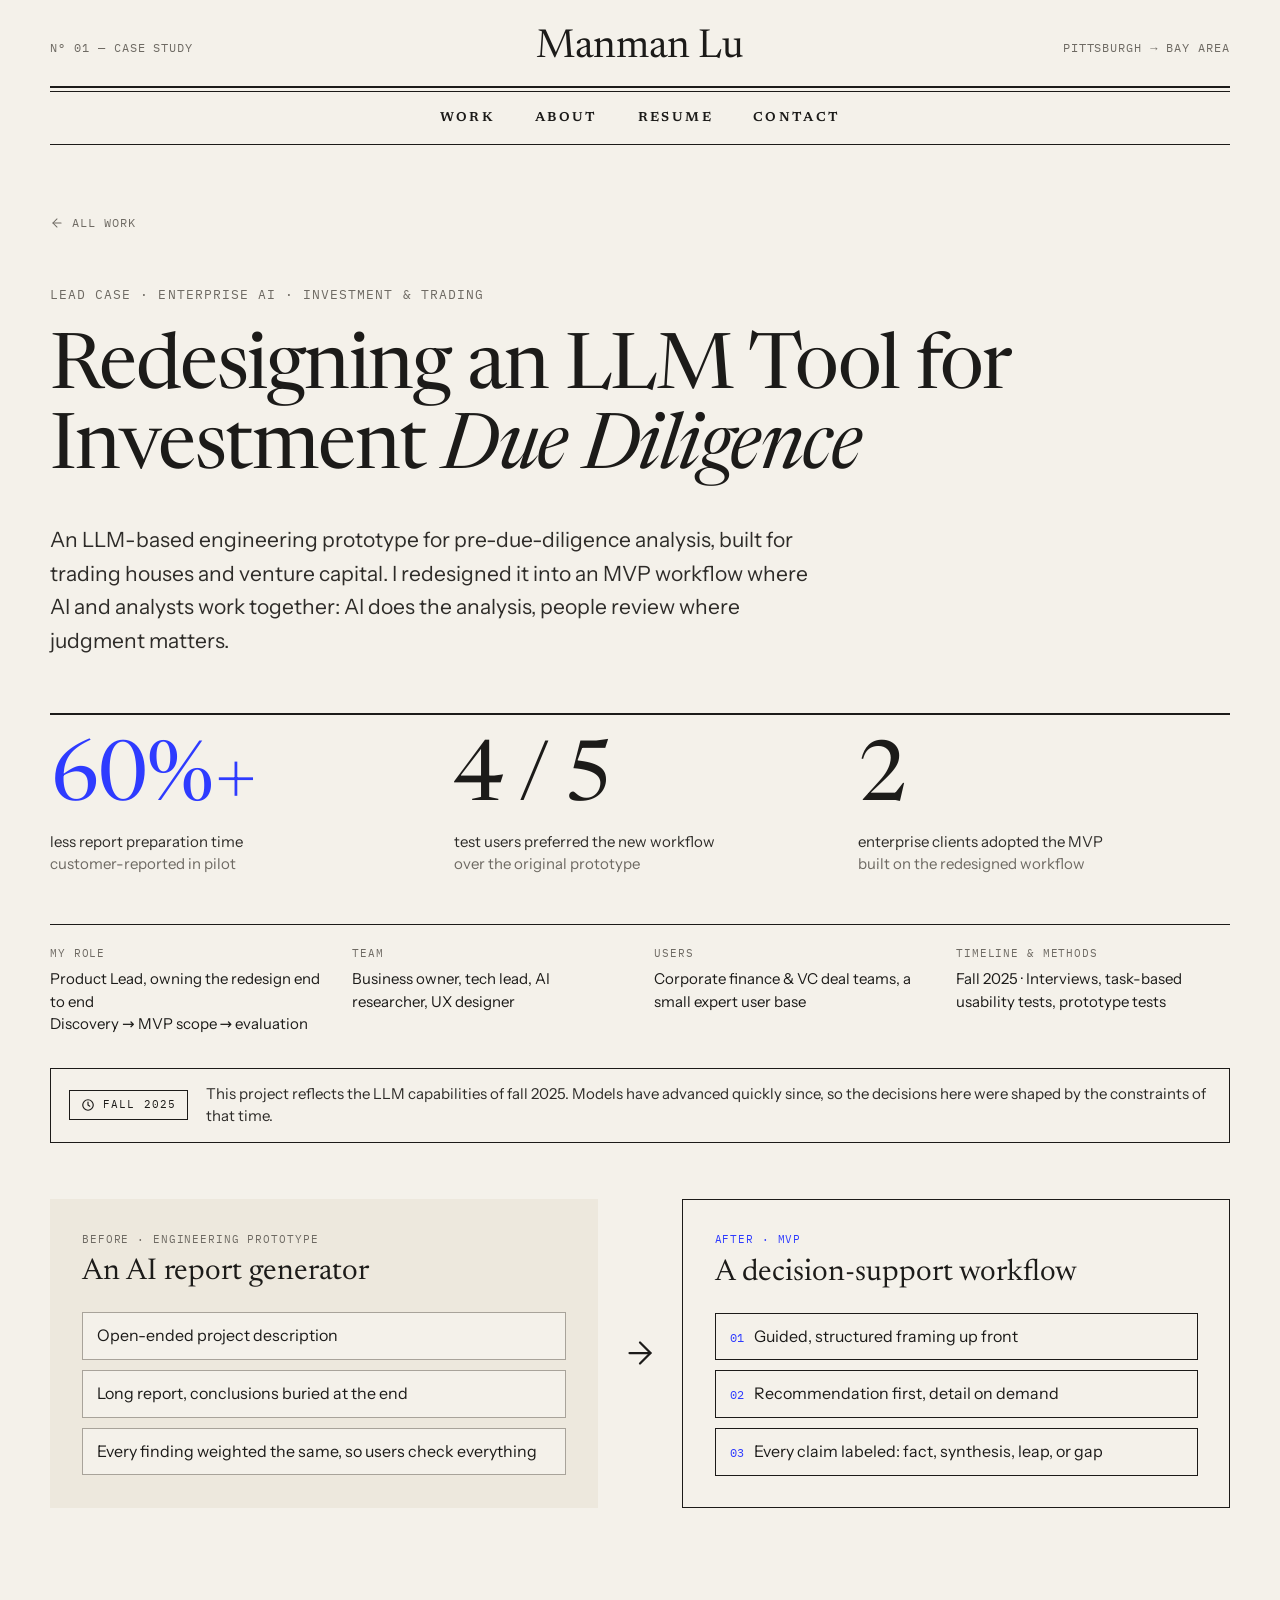
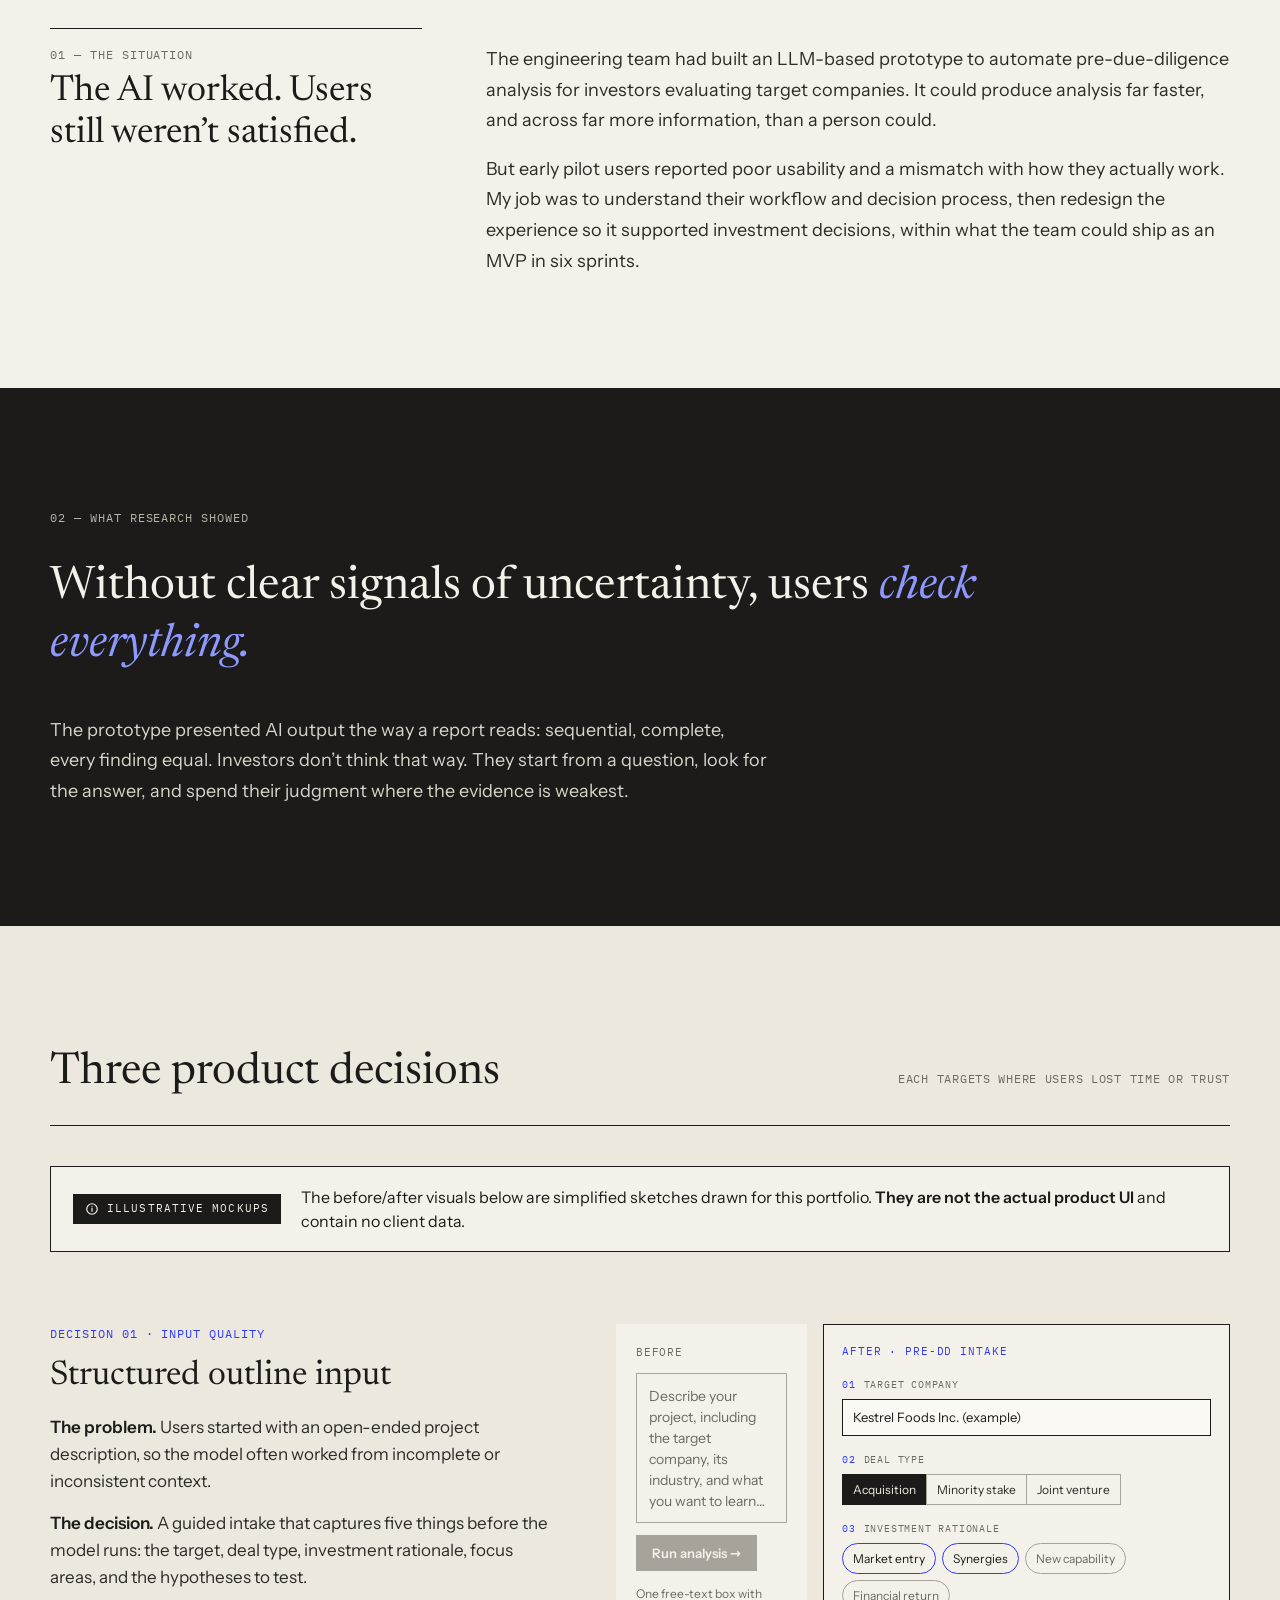
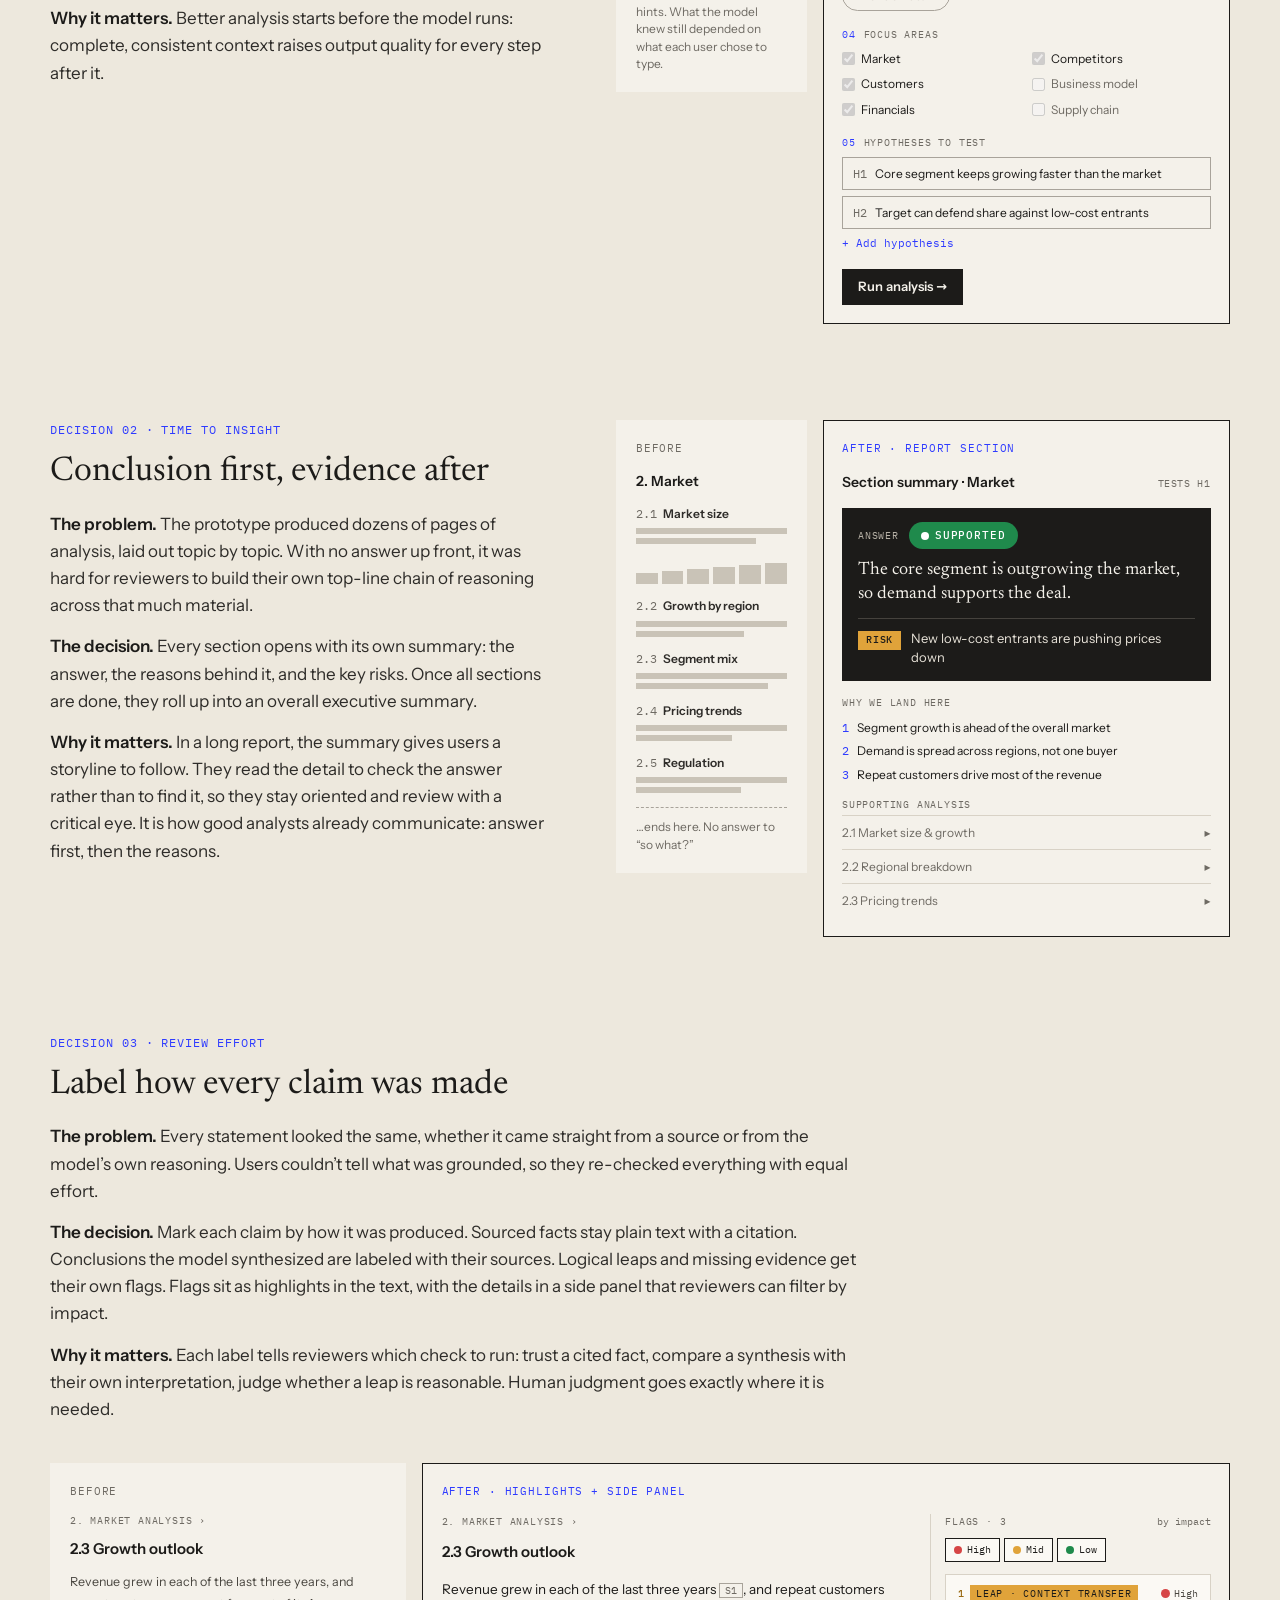
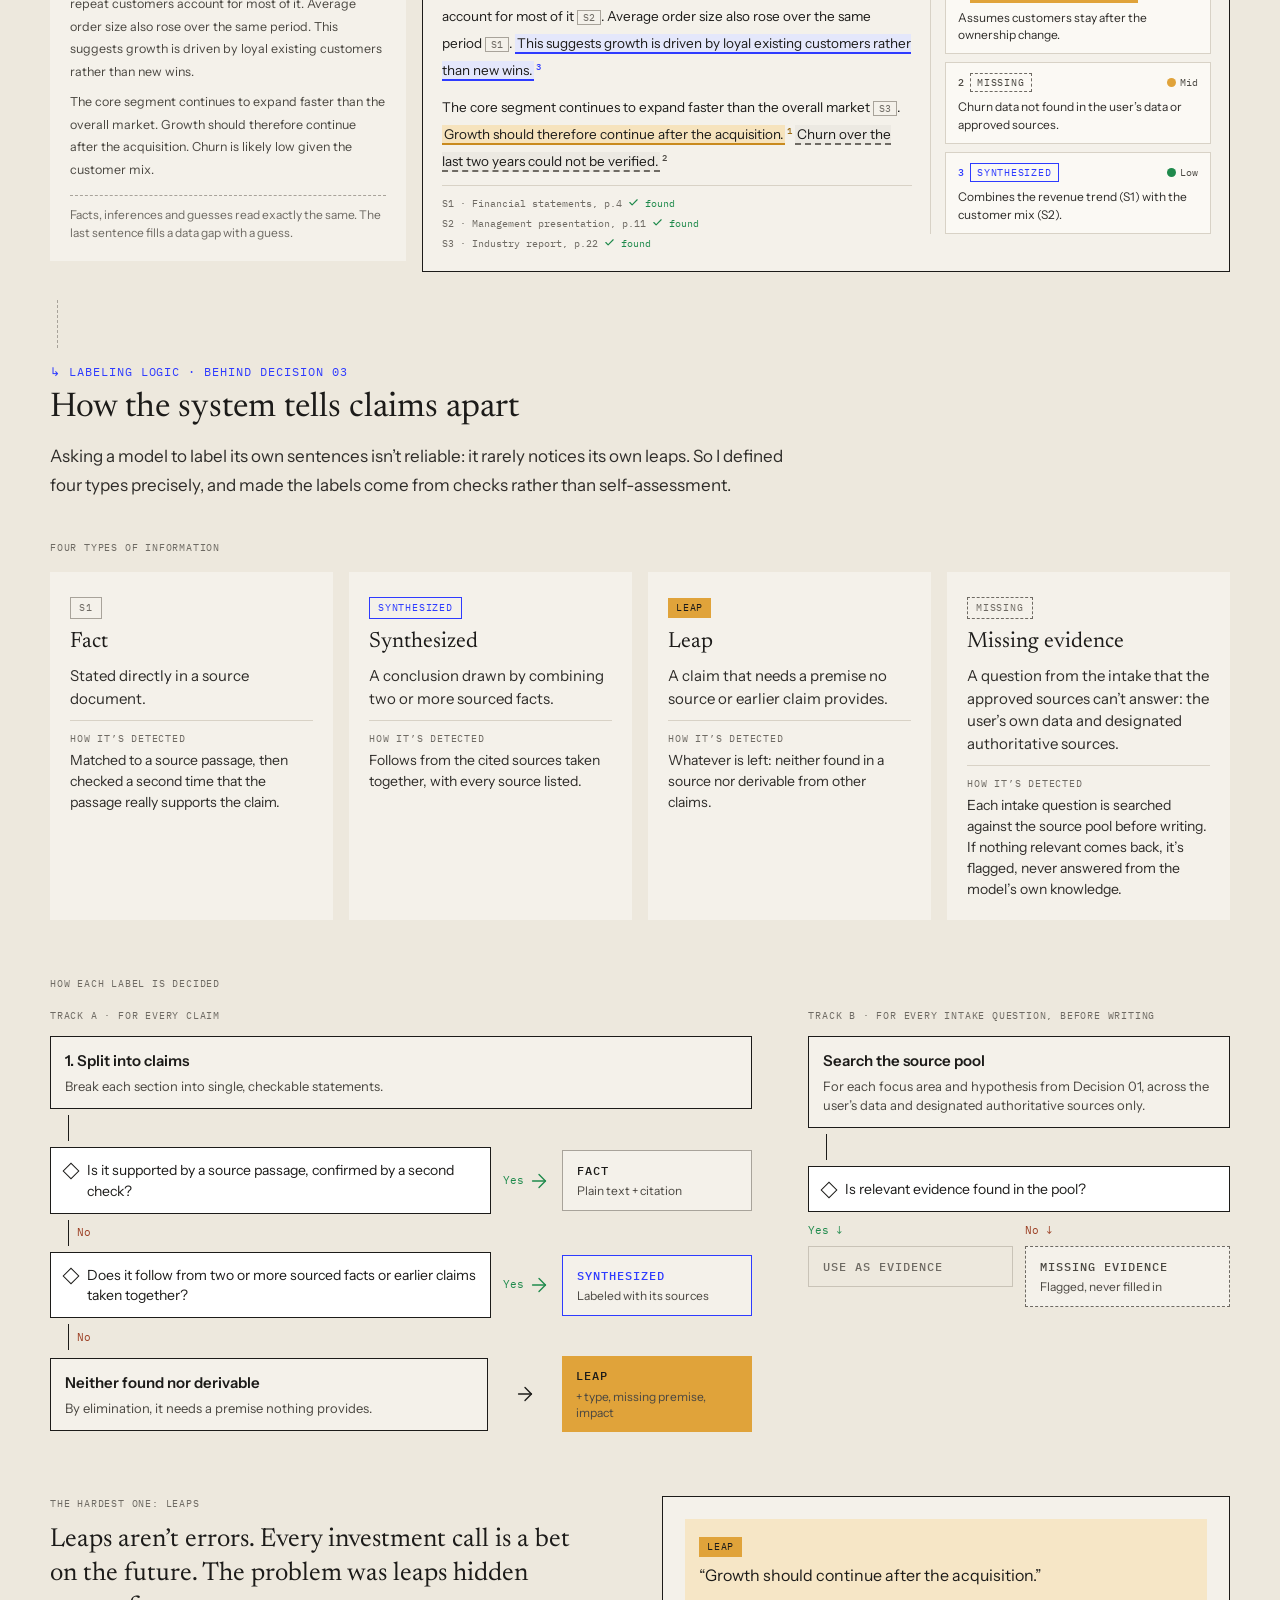
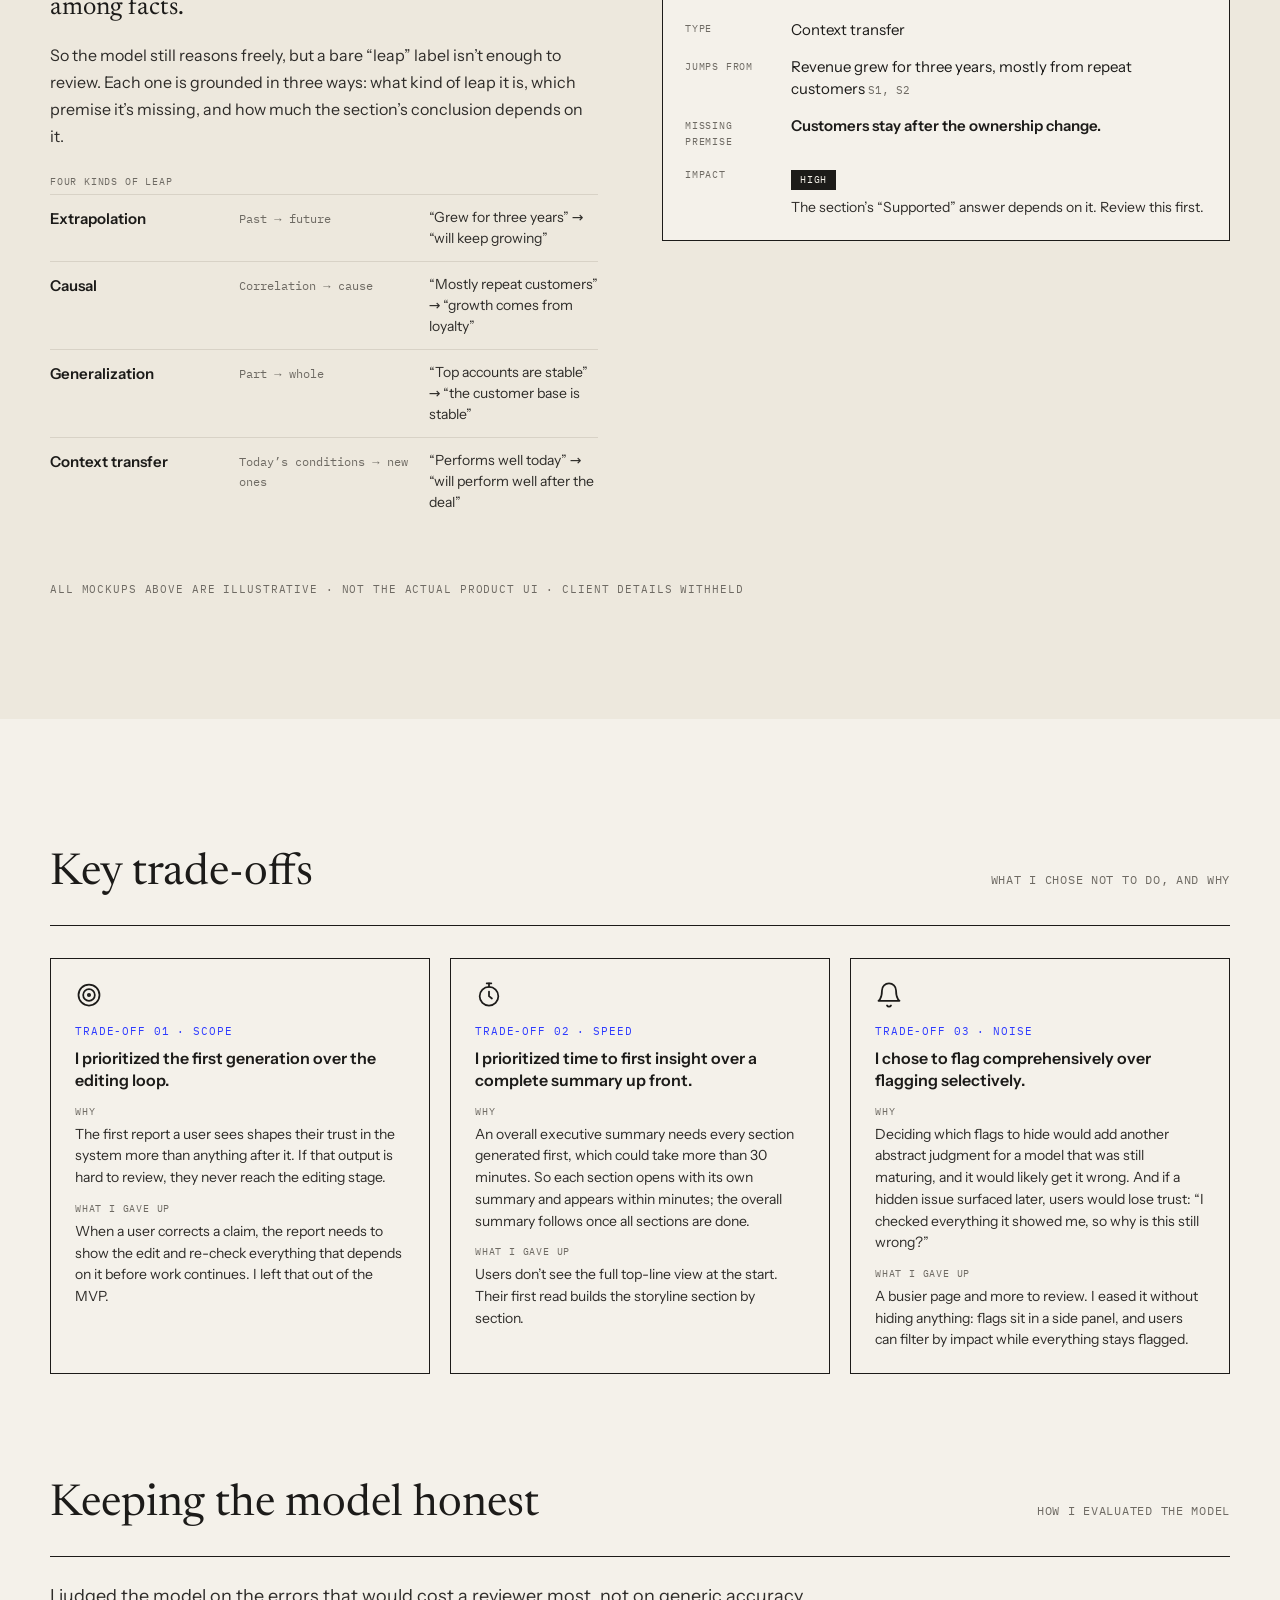
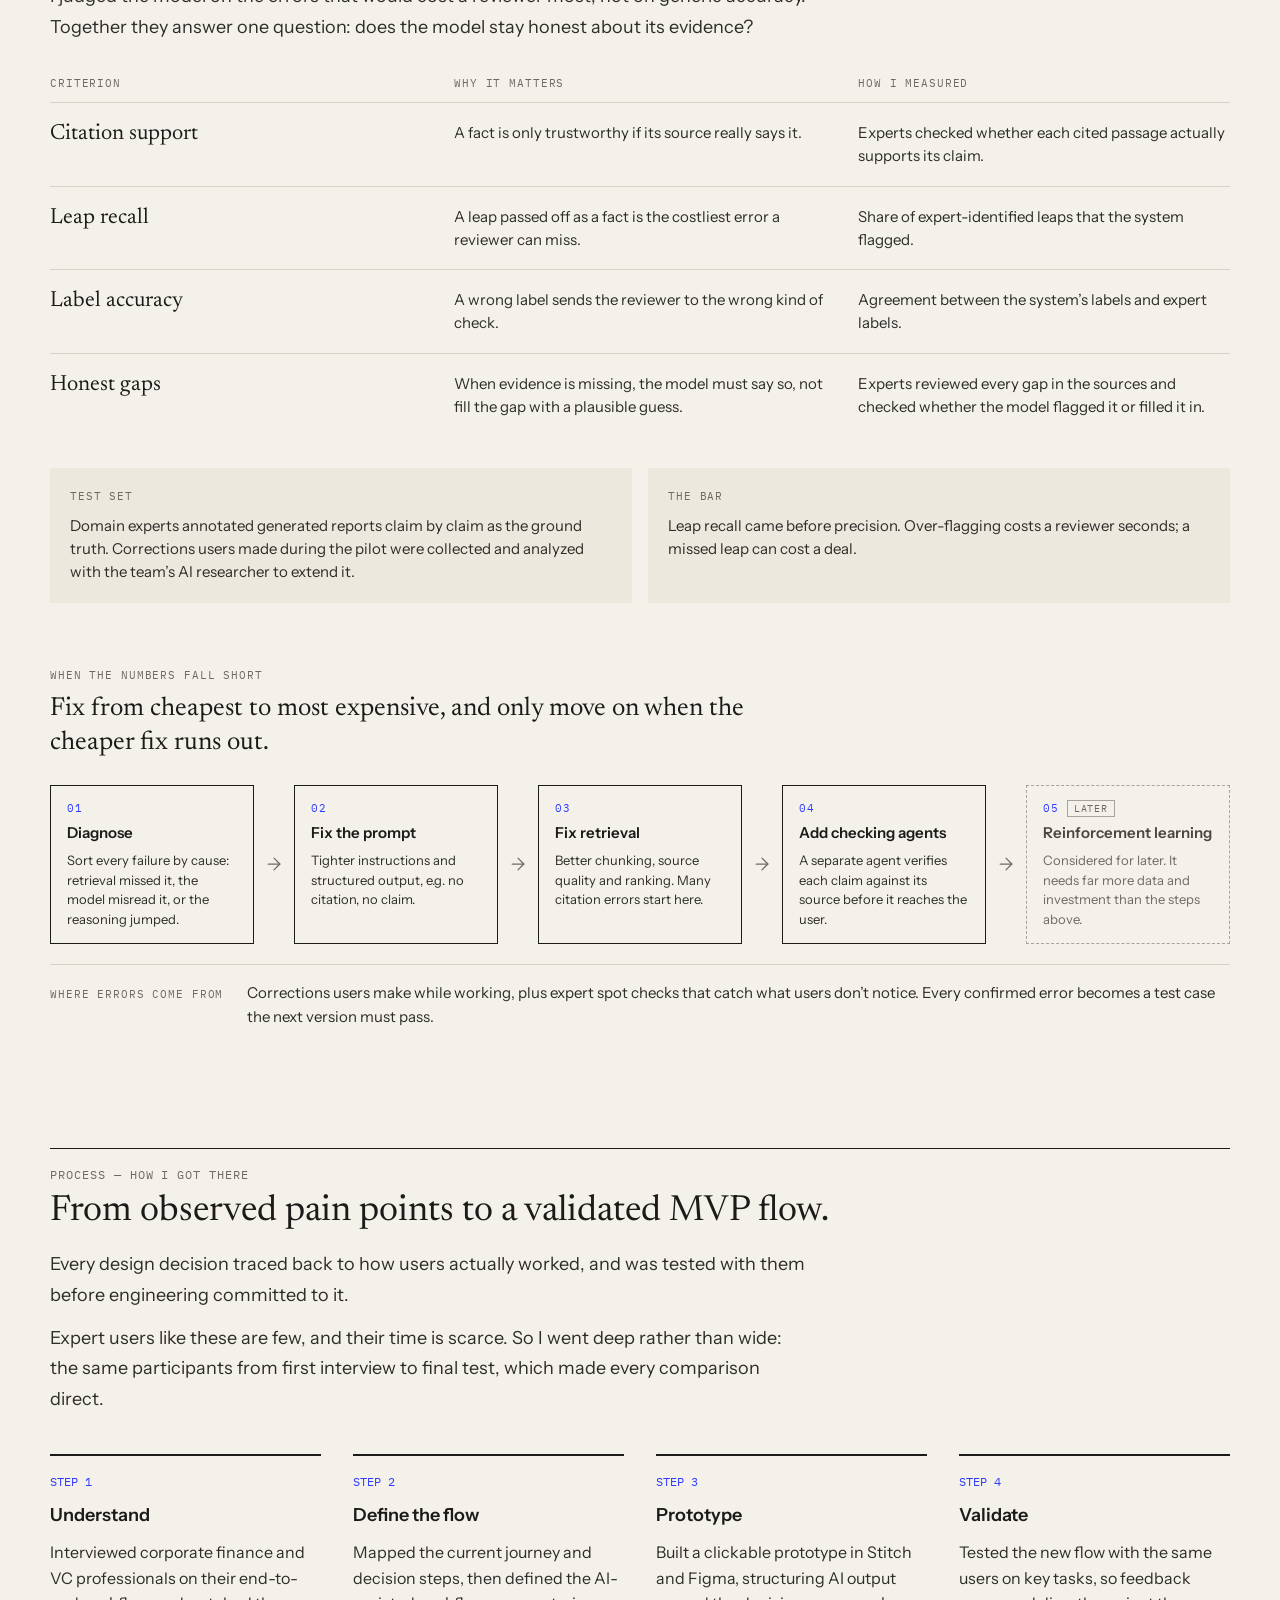
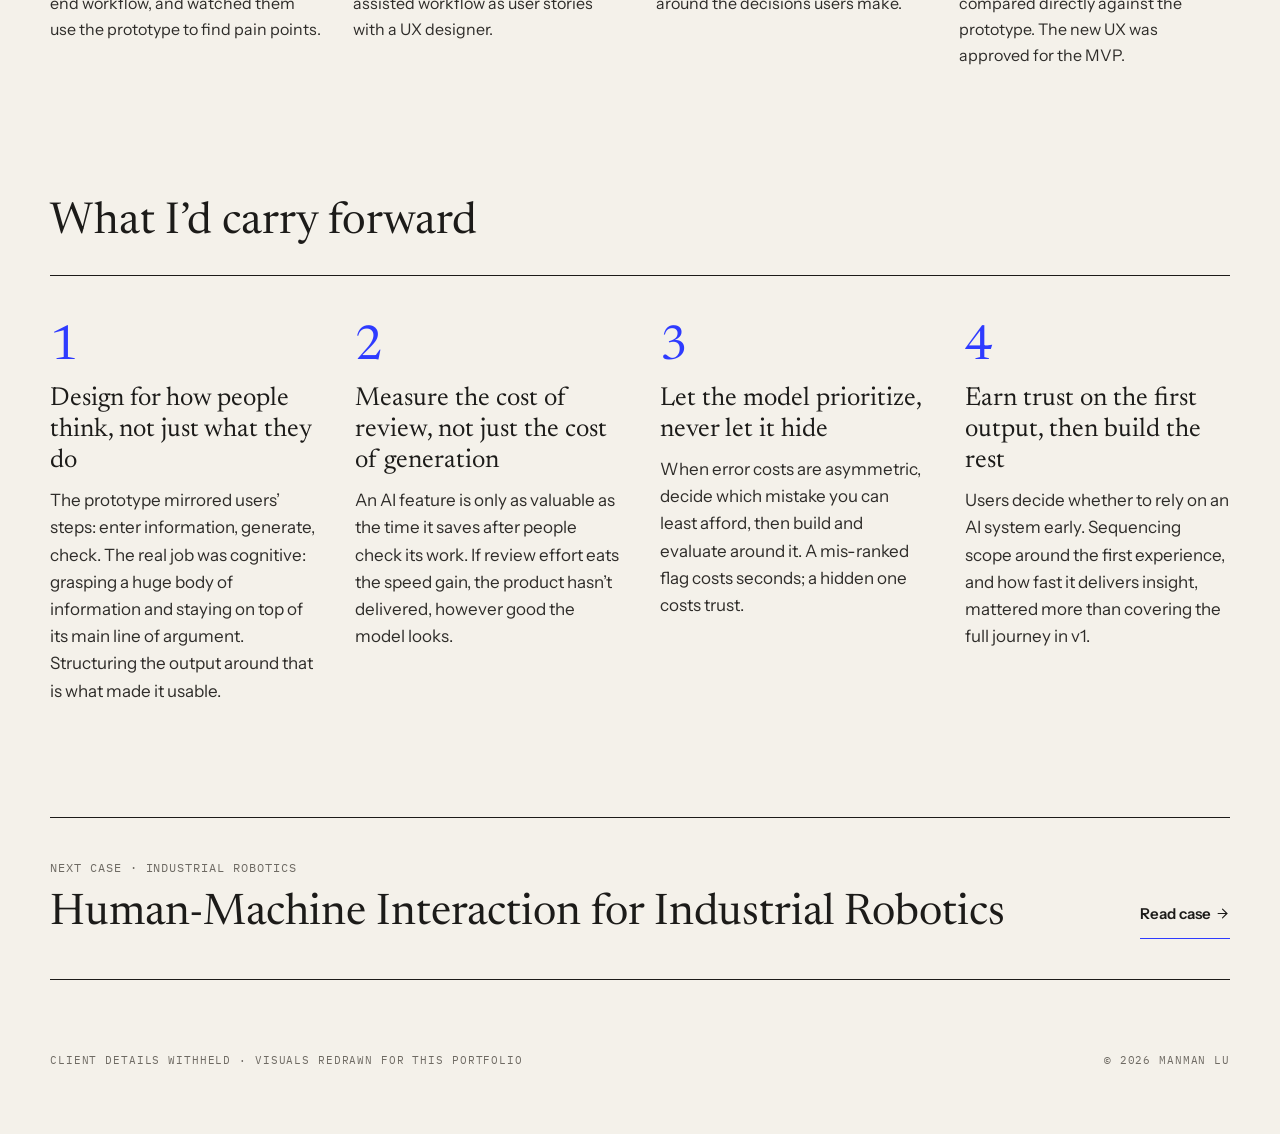
==== commit 049d4dd6: "Fixed home page font" ====
--- a/manman-portfolio/case-llm-due-diligence.html
+++ b/manman-portfolio/case-llm-due-diligence.html
@@ -7,21 +7,17 @@
 <meta name="description" content="Manman Lu — AI Product Manager. Product thinking, human understanding, AI building.">
 <meta property="og:title" content="Case 01 — LLM Due Diligence">
 <meta property="og:description" content="Manman Lu — AI Product Manager. Product thinking, human understanding, AI building.">
-<link rel="preconnect" href="https://fonts.googleapis.com">
-<link href="https://fonts.googleapis.com/css2?family=Newsreader:ital,opsz,wght@0,6..72,400;0,6..72,500;0,6..72,600;1,6..72,400&amp;family=Instrument+Sans:wght@400;500;600&amp;family=IBM+Plex+Mono:wght@400;500&amp;display=swap" rel="stylesheet">
+<link rel="stylesheet" href="fonts/fonts.css">
 <style>
 body{margin:0;background:#F4F1EA}
 a{color:#1C1B19}a:hover{color:#000000}
 @media (max-width: 760px){.flow-arrow{transform:rotate(90deg)}}
 .toc{display:none}
 @media (min-width: 1360px){.toc{display:flex}}
-.toc a:hover .toc-label,.toc a:focus-visible .toc-label{opacity:1
+.toc a:hover .toc-label,.toc a:focus-visible .toc-label{opacity:1 !important}
+</style>
 </head>
 <body>
-!important}
-</style>
-
-
 <div style="background: #F4F1EA; color: #1C1B19; font-family: 'Instrument Sans', system-ui, sans-serif; font-size: 17px; line-height: 1.6; min-height: 100vh; overflow-x: clip">
 
 <!-- SECTION NAV -->
--- a/manman-portfolio/fonts/fonts.css
+++ b/manman-portfolio/fonts/fonts.css
@@ -0,0 +1,10 @@
+@font-face{font-family:'Newsreader';font-style:normal;font-weight:200 800;font-display:swap;src:url('newsreader-latin-opsz-normal.woff2') format('woff2')}
+@font-face{font-family:'Newsreader';font-style:italic;font-weight:200 800;font-display:swap;src:url('newsreader-latin-opsz-italic.woff2') format('woff2')}
+@font-face{font-family:'Instrument Sans';font-style:normal;font-weight:400 700;font-display:swap;src:url('instrument-sans-latin-wght-normal.woff2') format('woff2')}
+@font-face{font-family:'Instrument Sans';font-style:italic;font-weight:400 700;font-display:swap;src:url('instrument-sans-latin-wght-italic.woff2') format('woff2')}
+@font-face{font-family:'IBM Plex Mono';font-style:normal;font-weight:400;font-display:swap;src:url('ibm-plex-mono-latin-400-normal.woff2') format('woff2')}
+@font-face{font-family:'IBM Plex Mono';font-style:normal;font-weight:500;font-display:swap;src:url('ibm-plex-mono-latin-500-normal.woff2') format('woff2')}
+@font-face{font-family:'Silkscreen';font-style:normal;font-weight:400;font-display:swap;src:url('silkscreen-latin-400-normal.woff2') format('woff2')}
+@font-face{font-family:'Cormorant Garamond';font-style:normal;font-weight:300 700;font-display:swap;src:url('cormorant-garamond-latin-wght-normal.woff2') format('woff2')}
+@font-face{font-family:'Cormorant Garamond';font-style:italic;font-weight:300 700;font-display:swap;src:url('cormorant-garamond-latin-wght-italic.woff2') format('woff2')}
+@font-face{font-family:'Mulish';font-style:normal;font-weight:200 900;font-display:swap;src:url('mulish-latin-wght-normal.woff2') format('woff2')}
